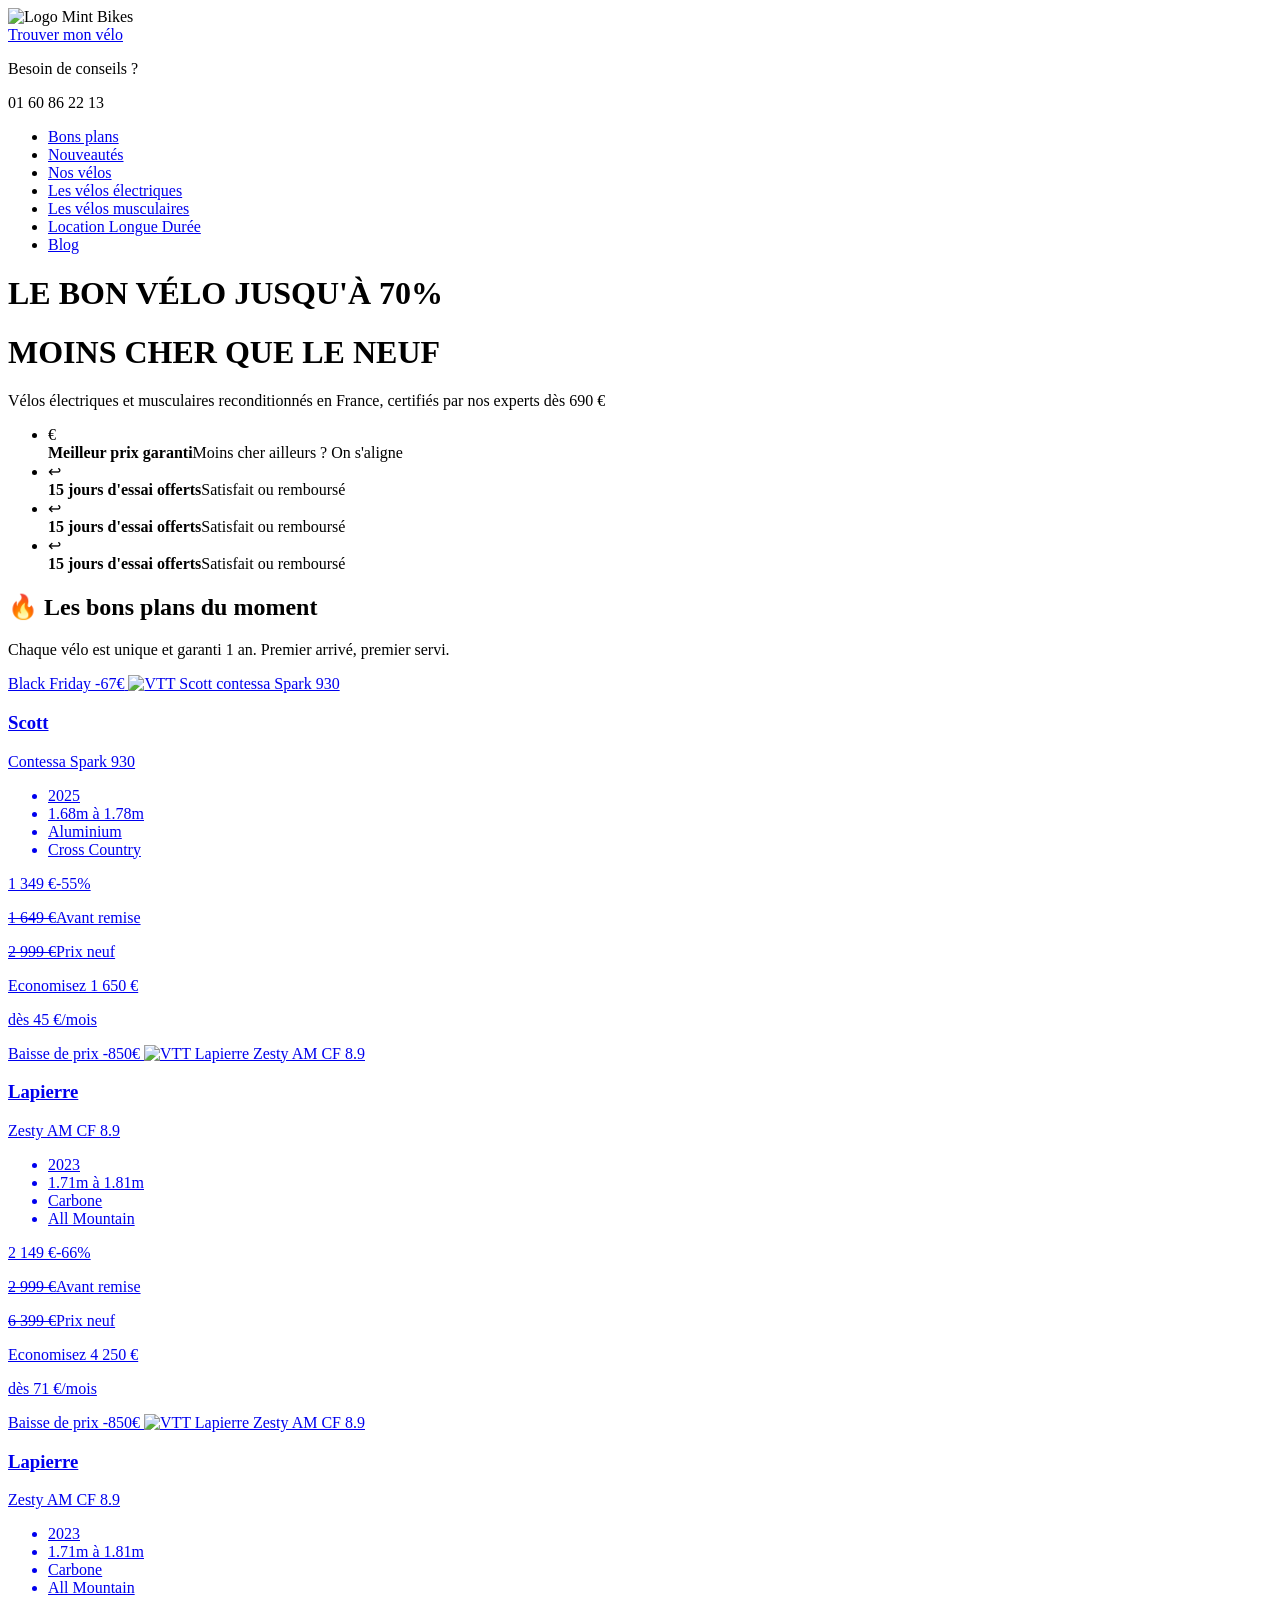
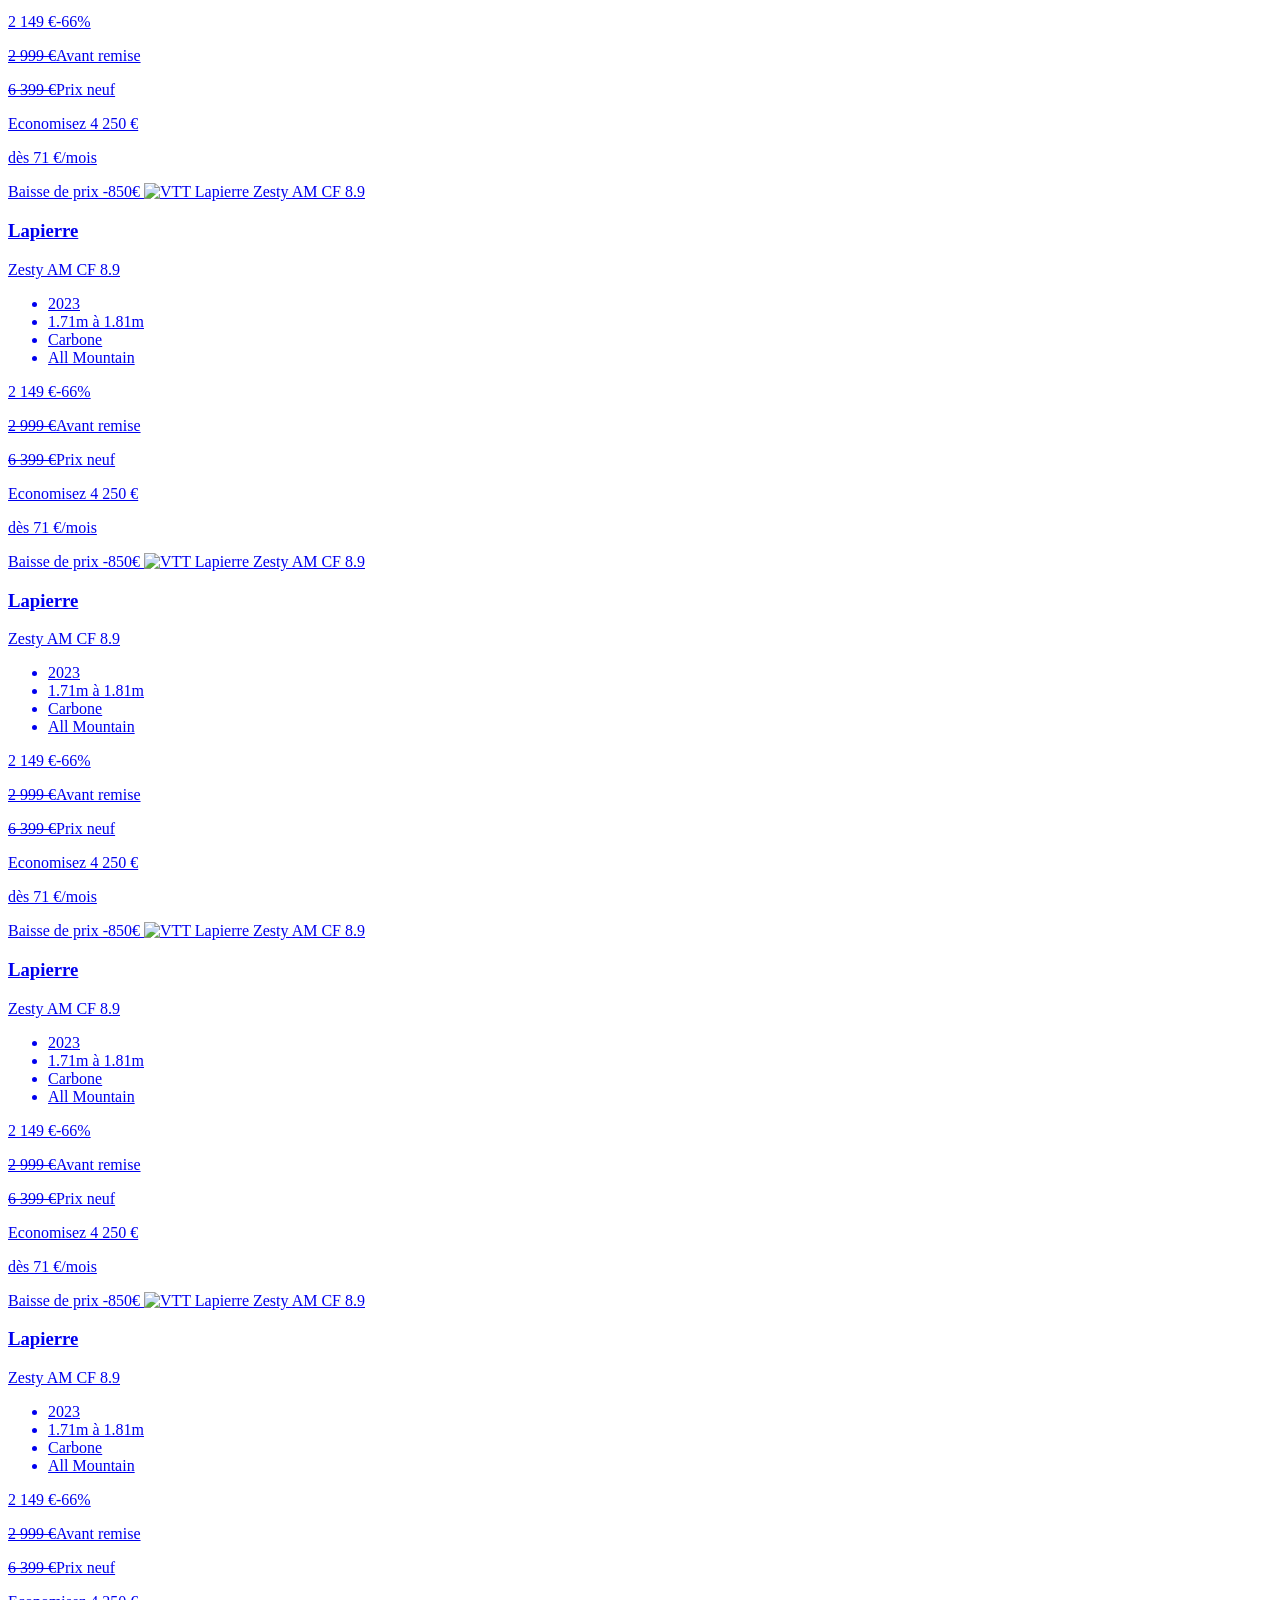
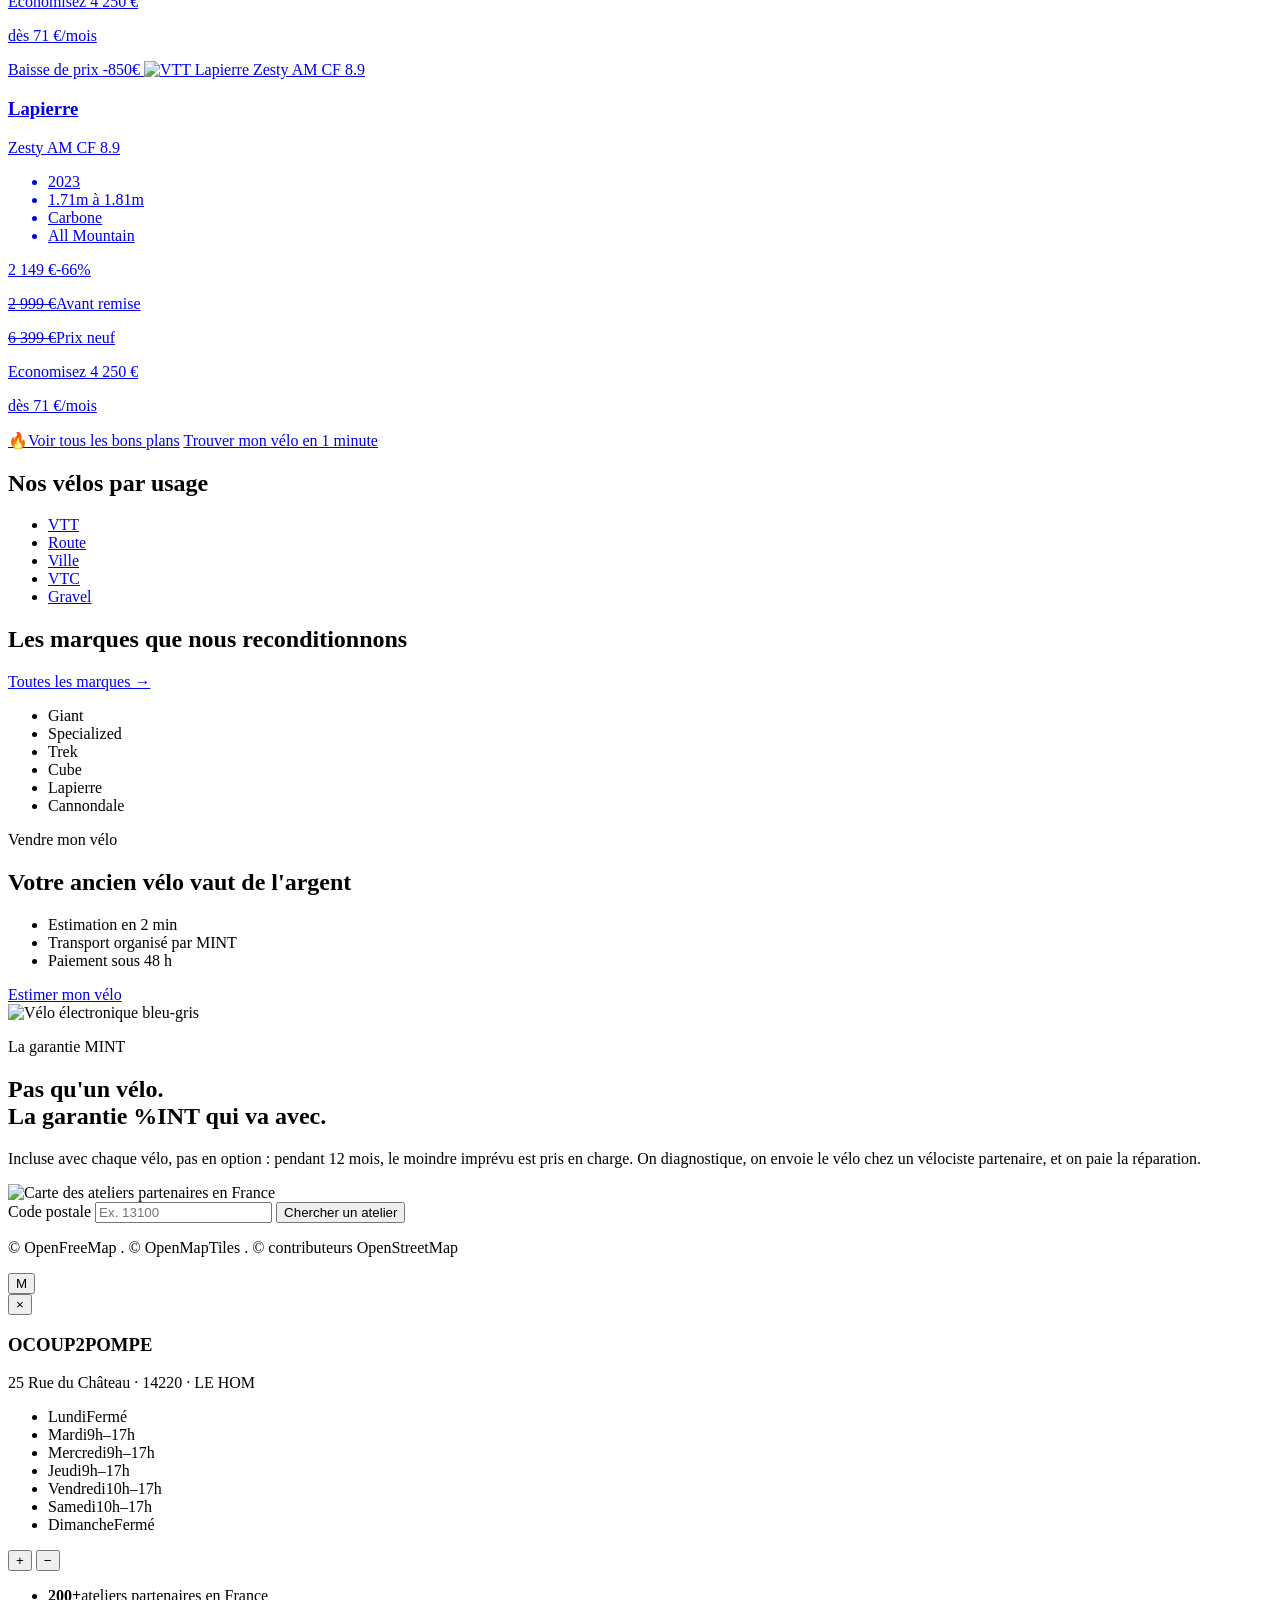
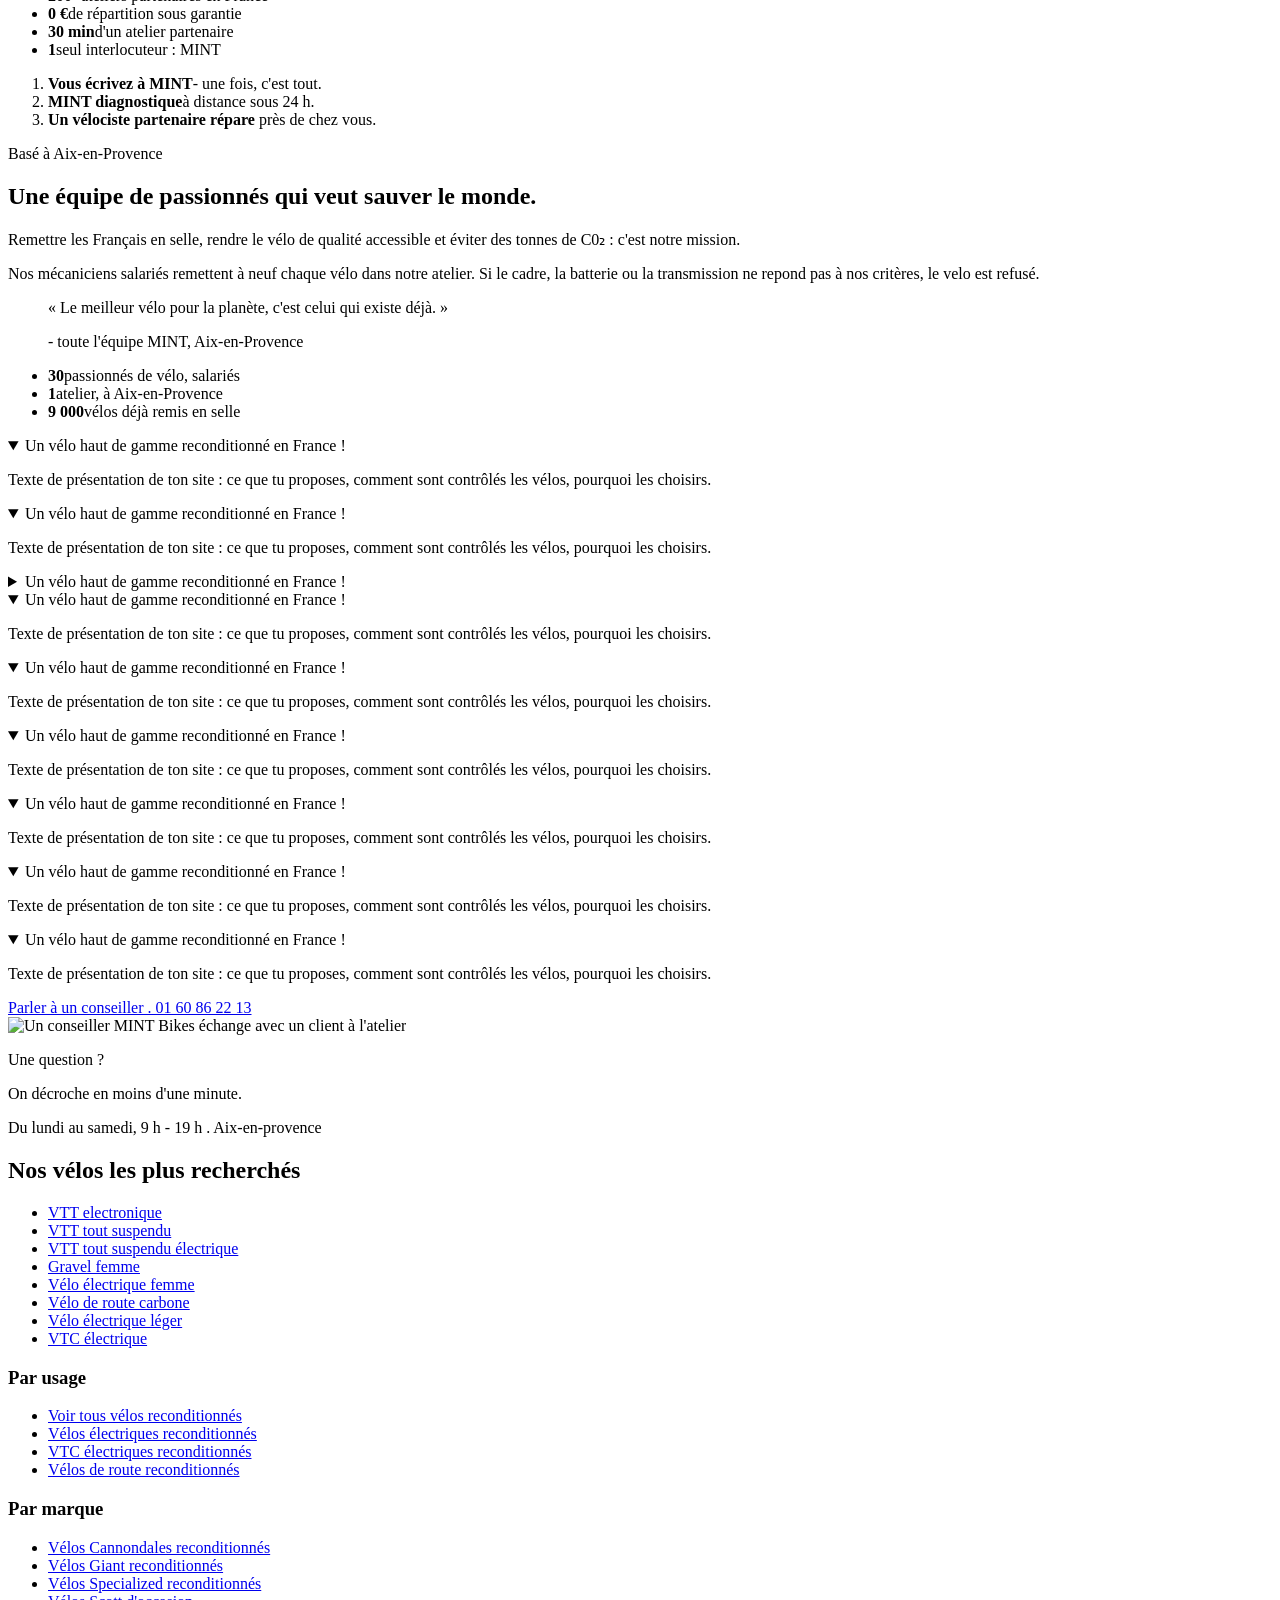
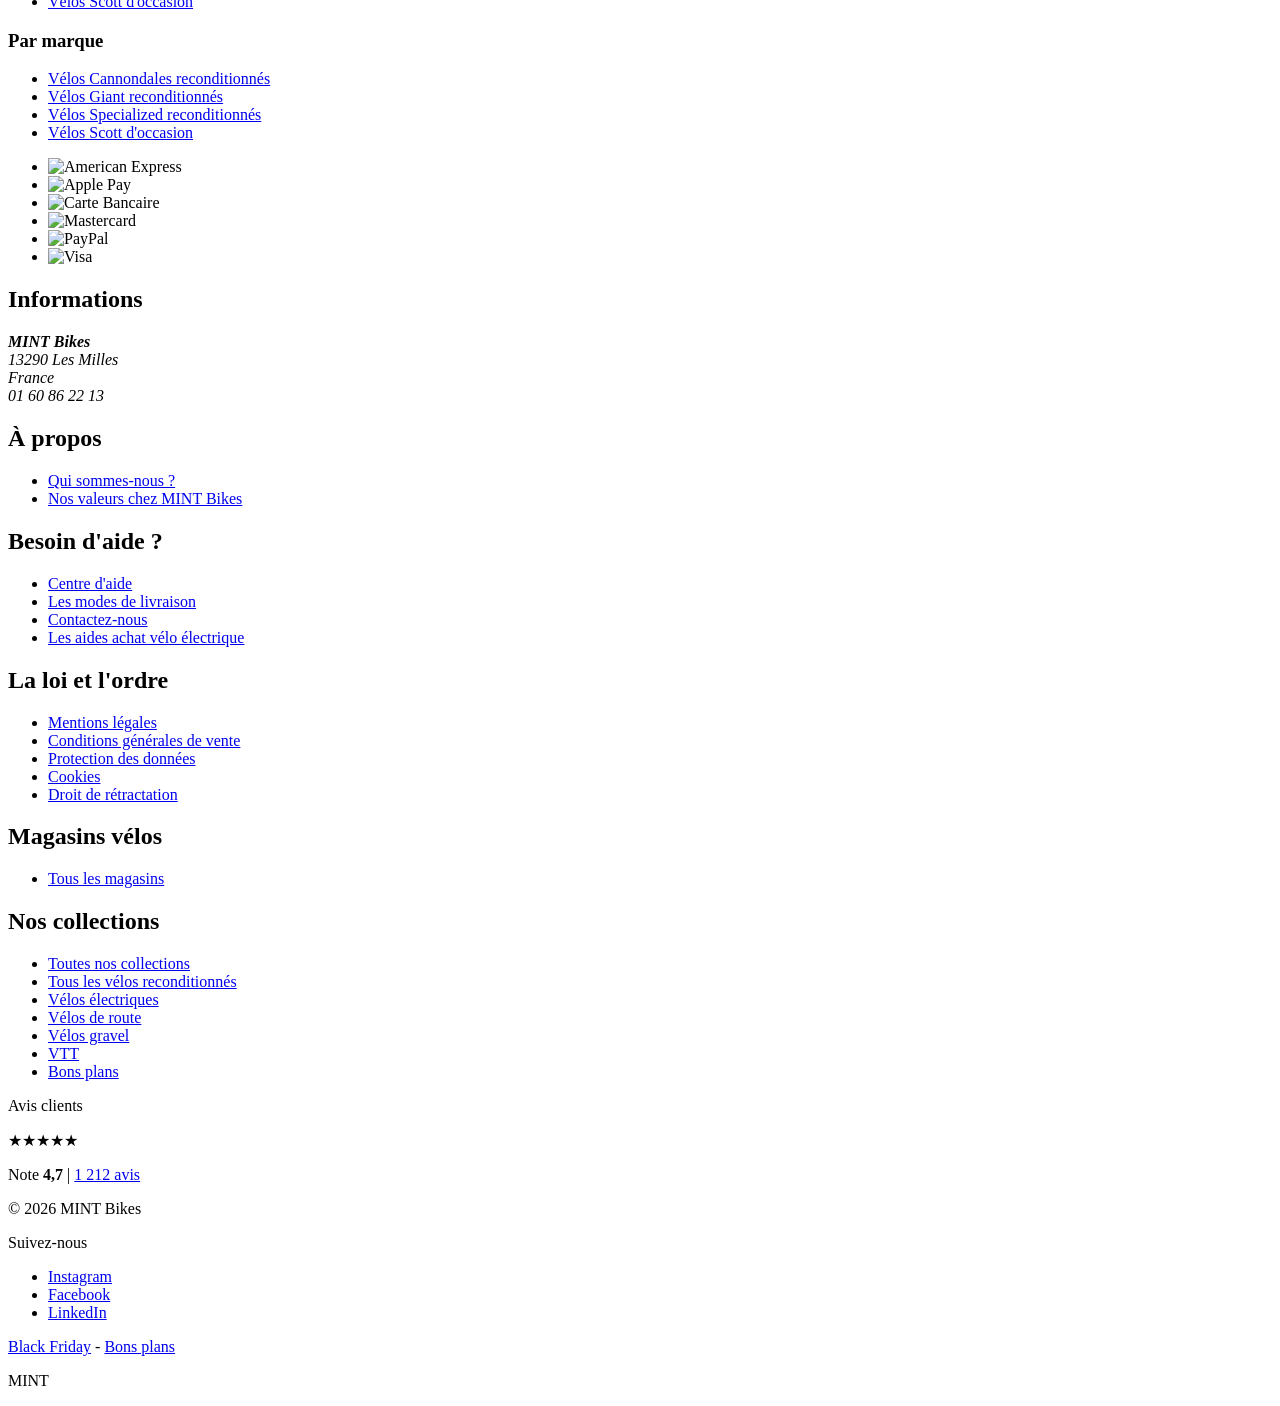
==== produits.html @ dbed4b02 "Rename HTML/produits.html to produits.html" ====
<!DOCTYPE html>
<html lang="fr">
<head>
    <meta charset="UTF-8">
    <meta name="viewport" content="width=device-width, initial-scale=1.0">
    <title>Mint Bikes - Produit</title>
    <link rel="stylesheet" href="/CSS/style.css">
</head>
<body>

    <header>
        <!--Logo button-->
        <div class="header-container">
            <img src="/ASSET/logo_mintbikes.com-03_140x.svg" width="197" height="51" alt="Logo Mint Bikes">
            
            <div class="header-right">
                <a href="produits.html">Trouver mon vélo</a>
                <div class="contact-box">
                    <p class="conseil">Besoin de conseils ?</p>
                    <div class="phone">01 60 86 22 13</div>
                </div>
            </div>
        </div>

        <!-- Hàng dưới: Menu -->
        <nav>
            <ul>
                <li><a href="produits.html">Bons plans</a></li>
                <li><a href="#">Nouveautés</a></li>
                <li><a href="#">Nos vélos</a></li>
                <li><a href="#">Les vélos électriques</a></li>
                <li><a href="#">Les vélos musculaires</a></li>
                <li><a href="#">Location Longue Durée</a></li>
                <li><a href="#">Blog</a></li>
            </ul>
        </nav>
    </header>
        <div class="banner">
            <h1> LE BON VÉLO <span class="highlight">JUSQU'À 70%</span></h1>
            <h1> MOINS CHER QUE LE NEUF</h1>
            <p>Vélos électriques et musculaires reconditionnés en France, certifiés par nos experts dès 690 €</p>
        </div>  
<main class="produits">
          <!-- 1.Bandeau d'avantages -->
          <section class="avantages">
            <ul>
              <li>
                <span class="pastille" aria-hidden="true">€</span>
                <div><strong>Meilleur prix garanti</strong><span>Moins cher ailleurs ? On s'aligne</span></div>
              </li>

              <li>
                <span class="pastille" aria-hidden="true">↩</span>
                <div><strong>15 jours d'essai offerts</strong><span>Satisfait ou remboursé</span></div>
              </li>

              <li>
                <span class="pastille" aria-hidden="true">↩</span>
                <div><strong>15 jours d'essai offerts</strong><span>Satisfait ou remboursé</span></div>
              </li>

              <li>
                <span class="pastille" aria-hidden="true">↩</span>
                <div><strong>15 jours d'essai offerts</strong><span>Satisfait ou remboursé</span></div>
              </li>
            </ul>
          </section>

          <!-- 2. les bons plans -->

          <section class="bons-plans">
            <div class="titre-ligne">
              <div>
                <h2><span aria-hidden="true">🔥</span> Les bons plans du moment</h2>
                <p class="sous-titre">Chaque vélo est unique et garanti 1 an. Premier arrivé, premier servi. </p>
              </div>

              <div class="grille-velos">
                <article class="velo">
                  <a href="#">
                    <div class="velo-image">
                      <span class="badge badge-noir">Black Friday -67€</span>
                      <img src="/ASSET/images/velo1.jpg" alt="VTT Scott contessa Spark 930">
                    </div>

                    <div class="velo-infos">
                      <h3>Scott</h3>
                      <p class="modele">Contessa Spark 930</p>
                      <ul class="specs">
                        <li>2025</li>
                        <li>1.68m à 1.78m</li>
                        <li>Aluminium</li>
                        <li>Cross Country</li>
                      </ul>

                      <div class="prix-bloc">
                        <p class="prix"><span class="montant">1 349 €</span><span calss="remise">-55%</span></p>
                        <p class="ancien"><del>1 649 €</del><span>Avant remise</span></p>
                        <p class="ancien"><del>2 999 €</del><span>Prix neuf</span></p>
                      </div>
                      <p class="economie">Economisez 1 650 €</p>
                      <p class="mensualiste">dès 45 €/mois</p>
                    </div>
                  </a>
                </article>

                <article class="velo">
                  <a href="#">
                    <div class="velo-image">
                      <span class="badge badge-jaune">Baisse de prix -850€</span>
                      <img src="/ASSET/images/velo2.jpg" alt="VTT Lapierre Zesty AM CF 8.9">
                    </div>

                    <div class="velo-infos">
                      <h3>Lapierre</h3>
                      <p class="modele">Zesty AM CF 8.9</p>
                      <ul class="specs">
                        <li>2023</li>
                        <li>1.71m à 1.81m</li>
                        <li>Carbone</li>
                        <li>All Mountain</li>
                      </ul>

                      <div class="prix-bloc">
                        <p class="prix"><span class="montant">2 149 €</span><span class="remise">-66%</span></p>
                        <p class="ancien"><del>2 999 €</del><span>Avant remise</span></p>
                        <p calss="ancien"><del>6 399 €</del><span>Prix neuf</span></p>
                      </div>
                      <p class="economie">Economisez 4 250 €</p>
                      <p class="mensualiste">dès 71 €/mois</p>
                    </div>
                  </a>
                </article>

                <article class="velo">
                  <a href="#">
                    <div class="velo-image">
                      <span class="badge badge-jaune">Baisse de prix -850€</span>
                      <img src="/ASSET/images/velo3.jpg" alt="VTT Lapierre Zesty AM CF 8.9">
                    </div>

                    <div class="velo-infos">
                      <h3>Lapierre</h3>
                      <p class="modele">Zesty AM CF 8.9</p>
                      <ul class="specs">
                        <li>2023</li>
                        <li>1.71m à 1.81m</li>
                        <li>Carbone</li>
                        <li>All Mountain</li>
                      </ul>

                      <div class="prix-bloc">
                        <p class="prix"><span class="montant">2 149 €</span><span class="remise">-66%</span></p>
                        <p class="ancien"><del>2 999 €</del><span>Avant remise</span></p>
                        <p calss="ancien"><del>6 399 €</del><span>Prix neuf</span></p>
                      </div>
                      <p class="economie">Economisez 4 250 €</p>
                      <p class="mensualiste">dès 71 €/mois</p>
                    </div>
                  </a>
                </article>

                <article class="velo">
                  <a href="#">
                    <div class="velo-image">
                      <span class="badge badge-jaune">Baisse de prix -850€</span>
                      <img src="/ASSET/images/velo4.jpg" alt="VTT Lapierre Zesty AM CF 8.9">
                    </div>

                    <div class="velo-infos">
                      <h3>Lapierre</h3>
                      <p class="modele">Zesty AM CF 8.9</p>
                      <ul class="specs">
                        <li>2023</li>
                        <li>1.71m à 1.81m</li>
                        <li>Carbone</li>
                        <li>All Mountain</li>
                      </ul>

                      <div class="prix-bloc">
                        <p class="prix"><span class="montant">2 149 €</span><span class="remise">-66%</span></p>
                        <p class="ancien"><del>2 999 €</del><span>Avant remise</span></p>
                        <p calss="ancien"><del>6 399 €</del><span>Prix neuf</span></p>
                      </div>
                      <p class="economie">Economisez 4 250 €</p>
                      <p class="mensualiste">dès 71 €/mois</p>
                    </div>
                  </a>
                </article>

                <article class="velo">
                  <a href="#">
                    <div class="velo-image">
                      <span class="badge badge-jaune">Baisse de prix -850€</span>
                      <img src="/ASSET/images/velo5.jpg" alt="VTT Lapierre Zesty AM CF 8.9">
                    </div>

                    <div class="velo-infos">
                      <h3>Lapierre</h3>
                      <p class="modele">Zesty AM CF 8.9</p>
                      <ul class="specs">
                        <li>2023</li>
                        <li>1.71m à 1.81m</li>
                        <li>Carbone</li>
                        <li>All Mountain</li>
                      </ul>

                      <div class="prix-bloc">
                        <p class="prix"><span class="montant">2 149 €</span><span class="remise">-66%</span></p>
                        <p class="ancien"><del>2 999 €</del><span>Avant remise</span></p>
                        <p calss="ancien"><del>6 399 €</del><span>Prix neuf</span></p>
                      </div>
                      <p class="economie">Economisez 4 250 €</p>
                      <p class="mensualiste">dès 71 €/mois</p>
                    </div>
                  </a>
                </article>

                <article class="velo">
                  <a href="#">
                    <div class="velo-image">
                      <span class="badge badge-jaune">Baisse de prix -850€</span>
                      <img src="/ASSET/images/velo6.jpg" alt="VTT Lapierre Zesty AM CF 8.9">
                    </div>

                    <div class="velo-infos">
                      <h3>Lapierre</h3>
                      <p class="modele">Zesty AM CF 8.9</p>
                      <ul class="specs">
                        <li>2023</li>
                        <li>1.71m à 1.81m</li>
                        <li>Carbone</li>
                        <li>All Mountain</li>
                      </ul>

                      <div class="prix-bloc">
                        <p class="prix"><span class="montant">2 149 €</span><span class="remise">-66%</span></p>
                        <p class="ancien"><del>2 999 €</del><span>Avant remise</span></p>
                        <p calss="ancien"><del>6 399 €</del><span>Prix neuf</span></p>
                      </div>
                      <p class="economie">Economisez 4 250 €</p>
                      <p class="mensualiste">dès 71 €/mois</p>
                    </div>
                  </a>
                </article>

                <article class="velo">
                  <a href="#">
                    <div class="velo-image">
                      <span class="badge badge-jaune">Baisse de prix -850€</span>
                      <img src="/ASSET/images/velo7.jpg" alt="VTT Lapierre Zesty AM CF 8.9">
                    </div>

                    <div class="velo-infos">
                      <h3>Lapierre</h3>
                      <p class="modele">Zesty AM CF 8.9</p>
                      <ul class="specs">
                        <li>2023</li>
                        <li>1.71m à 1.81m</li>
                        <li>Carbone</li>
                        <li>All Mountain</li>
                      </ul>

                      <div class="prix-bloc">
                        <p class="prix"><span class="montant">2 149 €</span><span class="remise">-66%</span></p>
                        <p class="ancien"><del>2 999 €</del><span>Avant remise</span></p>
                        <p calss="ancien"><del>6 399 €</del><span>Prix neuf</span></p>
                      </div>
                      <p class="economie">Economisez 4 250 €</p>
                      <p class="mensualiste">dès 71 €/mois</p>
                    </div>
                  </a>
                </article>

                <article class="velo">
                  <a href="#">
                    <div class="velo-image">
                      <span class="badge badge-jaune">Baisse de prix -850€</span>
                      <img src="/ASSET/images/velo8.jpg" alt="VTT Lapierre Zesty AM CF 8.9">
                    </div>

                    <div class="velo-infos">
                      <h3>Lapierre</h3>
                      <p class="modele">Zesty AM CF 8.9</p>
                      <ul class="specs">
                        <li>2023</li>
                        <li>1.71m à 1.81m</li>
                        <li>Carbone</li>
                        <li>All Mountain</li>
                      </ul>

                      <div class="prix-bloc">
                        <p class="prix"><span class="montant">2 149 €</span><span class="remise">-66%</span></p>
                        <p class="ancien"><del>2 999 €</del><span>Avant remise</span></p>
                        <p calss="ancien"><del>6 399 €</del><span>Prix neuf</span></p>
                      </div>
                      <p class="economie">Economisez 4 250 €</p>
                      <p class="mensualiste">dès 71 €/mois</p>
                    </div>
                  </a>
                </article>
              </div>

            </div>

            <div class="action-doubles">
                <a class="bouton-noir" href="#" ><span aria-hidden="true">🔥</span>Voir tous les bons plans</a>
                <a class="bouton-contour" href="produits.html" >Trouver mon vélo en 1 minute</a>
            </div>
        </section>

        <!-- 3.velos par usage -->

        <section class="usages">
            <h2>Nos vélos par usage</h2>
            <ul class="usages-liste">
            <li><a href="#"><img src="/ASSET/images/usage-vtt.jpg" alt=""><span>VTT</span></a></li>
            <li><a href="#"><img src="/ASSET/images/usage-route.jpg" alt=""><span>Route</span></a></li>
            <li><a href="#"><img src="/ASSET/images/usage-ville.jpg" alt=""><span>Ville</span></a></li>
            <li><a href="#"><img src="/ASSET/images/usage-vtc.jpg" alt=""><span>VTC</span></a></li>
            <li><a href="#"><img src="/ASSET/images/usage-gravel.jpg" alt=""><span>Gravel</span></a></li>
            </ul>
        </section>

        <!-- 4.marques -->

        <section class="marques">
            <div class="titre-ligne">
            <h2>Les marques que nous reconditionnons</h2>
            <a class="lien-souligne" href="#" >Toutes les marques →</a>
            </div>

            <ul class="marques-liste">
            <li>Giant</li>
            <li>Specialized</li>
            <li>Trek</li>
            <li>Cube</li>
            <li>Lapierre</li>
            <li>Cannondale</li>
            </ul>
        </section>


        <!-- 5vendre mon velo -->

        <section class="vendre">
            <div>
            <p class="surtitre">Vendre mon vélo</p>
            <h2>Votre ancien vélo vaut de l'argent</h2>
            <ul class="coches">
                <li>Estimation en 2 min</li>
                <li>Transport organisé par MINT </li>
                <li>Paiement sous 48 h</li>
            </ul>
            <a class="bouton-vert" href="#" >Estimer mon vélo</a>
            </div>
            <img src="/ASSET/images/velo-vendre.jpg" alt="Vélo électronique bleu-gris">
        </section>


        <!-- 6. La garantie -->

        <section class="garantie">
            <p class="surtitre-vert">La garantie MINT</p>
            <h2>Pas qu'un vélo.<br>La garantie %INT qui va avec.</h2>
            <p class="intro">Incluse avec chaque vélo, pas en option : pendant 12 mois, le moindre imprévu est pris en charge. On diagnostique, on envoie le vélo chez un vélociste partenaire, et on paie la réparation.</p>

            <div class="garantie-grille">
            <div class="zone-carte">
                <img src="/ASSET/images/carte-ateliers (1).jpg" alt="Carte des ateliers partenaires en France ">
                <form class="recherche-atelier" action="#" method="get">
                <label for="cp" class="sr-only">Code postale</label>
                <input type="text" id="cp" name="cp" placeholder="Ex. 13100" inputmode="numeric">
                <button type="submit">Chercher un atelier</button>
                </form>
                <p class="credit">&copy; OpenFreeMap . &copy; OpenMapTiles . &copy; contributeurs OpenStreetMap</p>
            </div>

            <!-- Un repère = un bouton + son infobulle. Duplique ce bloc pour chaque atelier -->
        <div class="repere ouvert" style="left: 40.3%; top: 25.3%;"></div>
        <button type="button" class="marqueur" aria-expanded="true" aria-label="Atelier OCOUP2POMPE">M</button>

        <div class="popup-atelier">
            <button type="button" class="popup-fermer" aria-label="Fermer">×</button>
            <h3>OCOUP2POMPE</h3>
            <p class="adresse">25 Rue du Château · 14220 · LE HOM</p>
            <ul class="horaires">
                <li><span>Lundi</span><span>Fermé</span></li>
                <li><span>Mardi</span><span>9h–17h</span></li>
                <li><span>Mercredi</span><span>9h–17h</span></li>
                <li><span>Jeudi</span><span>9h–17h</span></li>
                <li><span>Vendredi</span><span>10h–17h</span></li>
                <li class="aujourdhui" aria-current="date"><span>Samedi</span><span>10h–17h</span></li>
                <li><span>Dimanche</span><span>Fermé</span></li>
            </ul>
        </div>
    </div>

    <!-- Boutons de zoom -->
    <div class="zoom">
        <button type="button" aria-label="Zoom avant">+</button>
        <button type="button" aria-label="Zoom arrière">−</button>
    </div>
</div>

            <div>
            <ul class="chiffres">
                <li><strong>200+</strong><span>ateliers partenaires en France</span></li>
                <li><strong>0 €</strong><span>de répartition sous garantie</span></li>
                <li><strong>30 min</strong><span>d'un atelier partenaire</span></li>
                <li><strong>1</strong><span>seul interlocuteur : MINT</span></li>
            </ul>

            <ol class="etapes">
                <li><span><strong>Vous écrivez à MINT</strong>- une fois, c'est tout. </span></li>
                <li><span><strong>MINT diagnostique</strong>à distance sous 24 h.</span></li>
                <li><span><strong>Un vélociste partenaire répare</strong> près de chez vous.</span></li>
            </ol>
            </div>
            </div>
        </section>

        <!-- 7. Léquipe -->

        <section class="equipe">
            <div class="equipe-texte">
            <p class="surtitre-clair">Basé à Aix-en-Provence</p>
            <h2>Une équipe de passionnés qui veut sauver le monde.</h2>
            <p>Remettre les Français en selle, rendre le vélo de qualité accessible et éviter des tonnes de C0₂ : c'est notre mission.</p>
            <p>Nos mécaniciens salariés remettent à neuf chaque vélo dans notre atelier. Si le cadre, la batterie ou la transmission ne repond pas à nos critères, le velo est refusé.</p>
            <blockquote>
                <p>« Le meilleur vélo pour la planète, c'est celui qui existe déjà. »</p>
                <p class="auteur">- toute l'équipe MINT, Aix-en-Provence</p>
            </blockquote>

            <ul class="equipe-chiffres">
                <li><strong>30</strong><span>passionnés de vélo, salariés</span></li>
                <li><strong>1</strong><span>atelier, à Aix-en-Provence</span></li>
                <li><strong>9 000</strong><span>vélos déjà remis en selle</span></li>
            </ul>
            </div>
        </section>

        <!-- 8.Conseils (accordéon) + carte contact -->

        <section class="conseils">
            <div class="accordeon">
            <details open>
                <summary>Un vélo haut de gamme reconditionné en France !</summary>
                <p>Texte de présentation de ton site : ce que tu proposes, comment sont contrôlés les vélos, pourquoi les choisirs.</p>
            </details>

            <details open>
                <summary>Un vélo haut de gamme reconditionné en France !</summary>
                <p>Texte de présentation de ton site : ce que tu proposes, comment sont contrôlés les vélos, pourquoi les choisirs.</p>
            </details>

            <details>
                <summary>Un vélo haut de gamme reconditionné en France !</summary>
                <p>Texte de présentation de ton site : ce que tu proposes, comment sont contrôlés les vélos, pourquoi les choisirs.</p>
            </details>

            <details open>
                <summary>Un vélo haut de gamme reconditionné en France !</summary>
                <p>Texte de présentation de ton site : ce que tu proposes, comment sont contrôlés les vélos, pourquoi les choisirs.</p>
            </details>

            <details open>
                <summary>Un vélo haut de gamme reconditionné en France !</summary>
                <p>Texte de présentation de ton site : ce que tu proposes, comment sont contrôlés les vélos, pourquoi les choisirs.</p>
            </details>

            <details open>
                <summary>Un vélo haut de gamme reconditionné en France !</summary>
                <p>Texte de présentation de ton site : ce que tu proposes, comment sont contrôlés les vélos, pourquoi les choisirs.</p>
            </details>

            <details open>
                <summary>Un vélo haut de gamme reconditionné en France !</summary>
                <p>Texte de présentation de ton site : ce que tu proposes, comment sont contrôlés les vélos, pourquoi les choisirs.</p>
            </details>

            <details open>
                <summary>Un vélo haut de gamme reconditionné en France !</summary>
                <p>Texte de présentation de ton site : ce que tu proposes, comment sont contrôlés les vélos, pourquoi les choisirs.</p>
            </details>

            <details open>
                <summary>Un vélo haut de gamme reconditionné en France !</summary>
                <p>Texte de présentation de ton site : ce que tu proposes, comment sont contrôlés les vélos, pourquoi les choisirs.</p>
            </details>

            <a class="bouton-vert" href="tel:+33160862213" >Parler à un conseiller . 01 60 86 22 13</a>
            </div>

            <aside class="carte-contact">
            <img src="/ASSET/images/atelier.jpg" alt="Un conseiller MINT Bikes échange avec un client à l'atelier">
            <div class="carte-contact-texte">
                <p class="surtitre claire">Une question ?</p>
                <p class="carte-titre">On décroche en moins d'une minute.</p>
                <p>Du lundi au samedi, 9 h - 19 h . Aix-en-provence</p>
            </div>
            </aside>
        </section>

        <!-- 9. Recherches -->

        <section class="recherches">
            <h2>Nos vélos les plus recherchés</h2>
            <ul class="pastilles">
            <li><a href="#">VTT electronique</a></li>
            <li><a href="#">VTT tout suspendu</a></li>
            <li><a href="#">VTT tout suspendu électrique</a></li>
            <li><a href="#">Gravel femme</a></li>
            <li><a href="#">Vélo électrique femme</a></li>
            <li><a href="#">Vélo de route carbone</a></li>
            <li><a href="#">Vélo électrique léger</a></li>
            <li><a href="#">VTC électrique</a></li>
            </ul>

            <div class="liens-colonnes">
            <div>
                <h3>Par usage</h3>
                <ul>
                <li><a href="#">Voir tous vélos reconditionnés</a></li>
                <li><a href="#">Vélos électriques reconditionnés</a></li>
                <li><a href="#">VTC électriques reconditionnés</a></li>
                <li><a href="#">Vélos de route reconditionnés</a></li>
                </ul>
            </div>
            <div>
                <h3>Par marque</h3>
                <ul>
                <li><a href="#">Vélos Cannondales reconditionnés</a></li>
                <li><a href="#">Vélos Giant reconditionnés</a></li>
                <li><a href="#">Vélos Specialized reconditionnés</a></li>
                <li><a href="#">Vélos Scott d'occasion</a></li>
                </ul>
            </div>
            <div>
                <h3>Par marque</h3>
                <ul>
                <li><a href="#">Vélos Cannondales reconditionnés</a></li>
                <li><a href="#">Vélos Giant reconditionnés</a></li>
                <li><a href="#">Vélos Specialized reconditionnés</a></li>
                <li><a href="#">Vélos Scott d'occasion</a></li>
                </ul>
            </div>
            </div>
        </section>

        </main>

        <footer class="pied-mint">
        <div class="pied-contenu">

            <ul class="paiements" aria-label="Moyens de paiement acceptés">
                <li><img src="/ASSET/images/amex.svg" alt="American Express"></li>
                <li><img src="/ASSET/images/apple-pay.svg" alt="Apple Pay"></li>
                <li><img src="/ASSET/images/cb.svg" alt="Carte Bancaire"></li>
                <li><img src="/ASSET/images/mastercard.svg" alt="Mastercard"></li>
                <li><img src="/ASSET/images/paypal.svg" alt="PayPal"></li>
                <li><img src="/ASSET/images/visa.svg" alt="Visa"></li>
        </ul>

            <div class="pied-colonnes">
                <div>
                    <h2>Informations</h2>
                    <address>
                        <strong>MINT Bikes</strong><br>
                        13290 Les Milles<br>
                        France<br>
                        01 60 86 22 13
                    </address>
                </div>
                <div>
                    <h2>À propos</h2>
                    <ul>
                        <li><a href="#">Qui sommes-nous ?</a></li>
                        <li><a href="#">Nos valeurs chez MINT Bikes</a></li>
                    </ul>
                </div>
                <div>
                    <h2>Besoin d'aide ?</h2>
                    <ul>
                        <li><a href="#">Centre d'aide</a></li>
                        <li><a href="#">Les modes de livraison</a></li>
                        <li><a href="#">Contactez-nous</a></li>
                        <li><a href="#">Les aides achat vélo électrique</a></li>
                    </ul>
                </div>
                <div>
                    <h2>La loi et l'ordre</h2>
                    <ul>
                        <li><a href="#">Mentions légales</a></li>
                        <li><a href="#">Conditions générales de vente</a></li>
                        <li><a href="#">Protection des données</a></li>
                        <li><a href="#">Cookies</a></li>
                        <li><a href="#">Droit de rétractation</a></li>
                    </ul>
                </div>
                <div>
                    <h2>Magasins vélos</h2>
                    <ul>
                        <li><a href="#">Tous les magasins</a></li>
                    </ul>
                </div>
                <div>
                    <h2>Nos collections</h2>
                    <ul>
                        <li><a href="#">Toutes nos collections</a></li>
                        <li><a href="#">Tous les vélos reconditionnés</a></li>
                        <li><a href="#">Vélos électriques</a></li>
                        <li><a href="#">Vélos de route</a></li>
                        <li><a href="#">Vélos gravel</a></li>
                        <li><a href="#">VTT</a></li>
                        <li><a href="#">Bons plans</a></li>
                    </ul>
                </div>
            </div>

            <div class="avis">
                <p class="avis-marque">Avis clients</p>
                <p class="etoiles" aria-label="Note de 4,7 sur 5">★★★★★</p>
                <p>Note <strong>4,7</strong> | <a href="#">1 212 avis</a></p>
            </div>

            <p class="copyright">© 2026 MINT Bikes</p>

            <div class="suivez-nous">
                <p>Suivez-nous</p>
                <ul class="reseaux">
                    <li><a href="#">Instagram</a></li>
                    <li><a href="#">Facebook</a></li>
                    <li><a href="#">LinkedIn</a></li>
                </ul>
            </div>

            <p class="pied-liens"><a href="#">Black Friday</a> - <a href="#">Bons plans</a></p>

            <p class="filigrane" aria-hidden="true">MINT</p>
        </div>
    </footer>
    <!-- <footer>
    <div class="footer-container">
    <p>Informations</p>
    <ul>
        <li><a href="#">MINT Bikes</a></li>
        <li><a href="#">13290 Les Milles</a></li>
        <li><a href="#">France</a></li>
        <li><a href="#">04 84 98 00 28</a></li>
    </ul>
    </div>
    <div class="footer-container">
    <p>À Propos</p>
    <ul>
        <li><a href="#">Qui sommes nous ?</a></li>
        <li><a href="#">Nos valeurs chez MINT Bikes</a></li>
    </ul>
    </div>
    <div class="footer-container">
    <p>Besoin D'aide?</p>
    <ul>
        <li><a href="#">Centre d'Aide</a></li>
        <li><a href="#">Devenir partenaire et expert MINT Bikes</a></li>
        <li><a href="#">Les modes de livraison</a></li>
        <li><a href="#">Contactez-nous</a></li>
        <li><a href="#">Les aides achat vélo électrique</a></li>
    </ul>
    </div>
    <div class="footer-container">
    <p>La Loi Et L'ordre</p>
    <ul>
        <li><a href="#">Mentions légales</a></li>
        <li><a href="#">Conditions générales de vente</a></li>
        <li><a href="#">Conditions générales de reprise</a></li>
        <li><a href="#">Paiement 100% sécurisé</a></li>
        <li><a href="#">Votre vélo garanti par MINT Bikes</a></li>
    </ul>
    </div>
    
    </footer>           -->
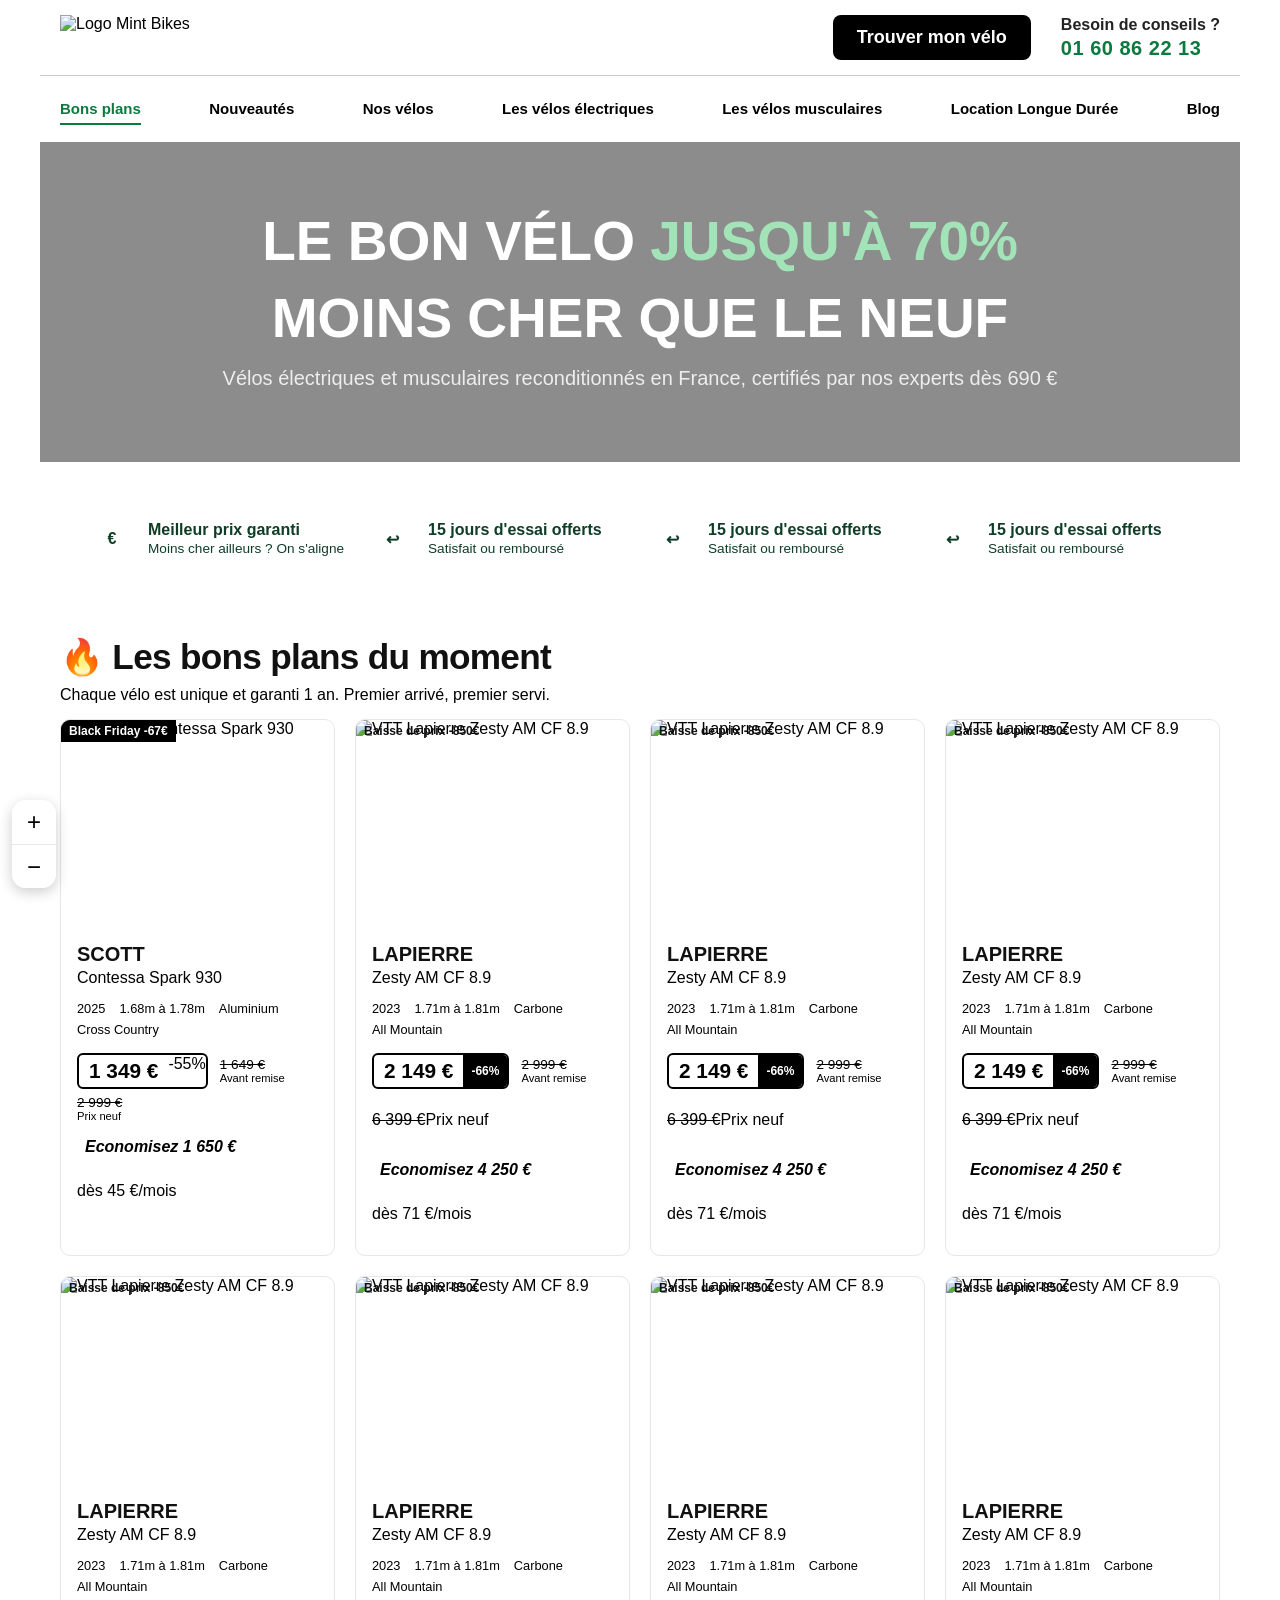
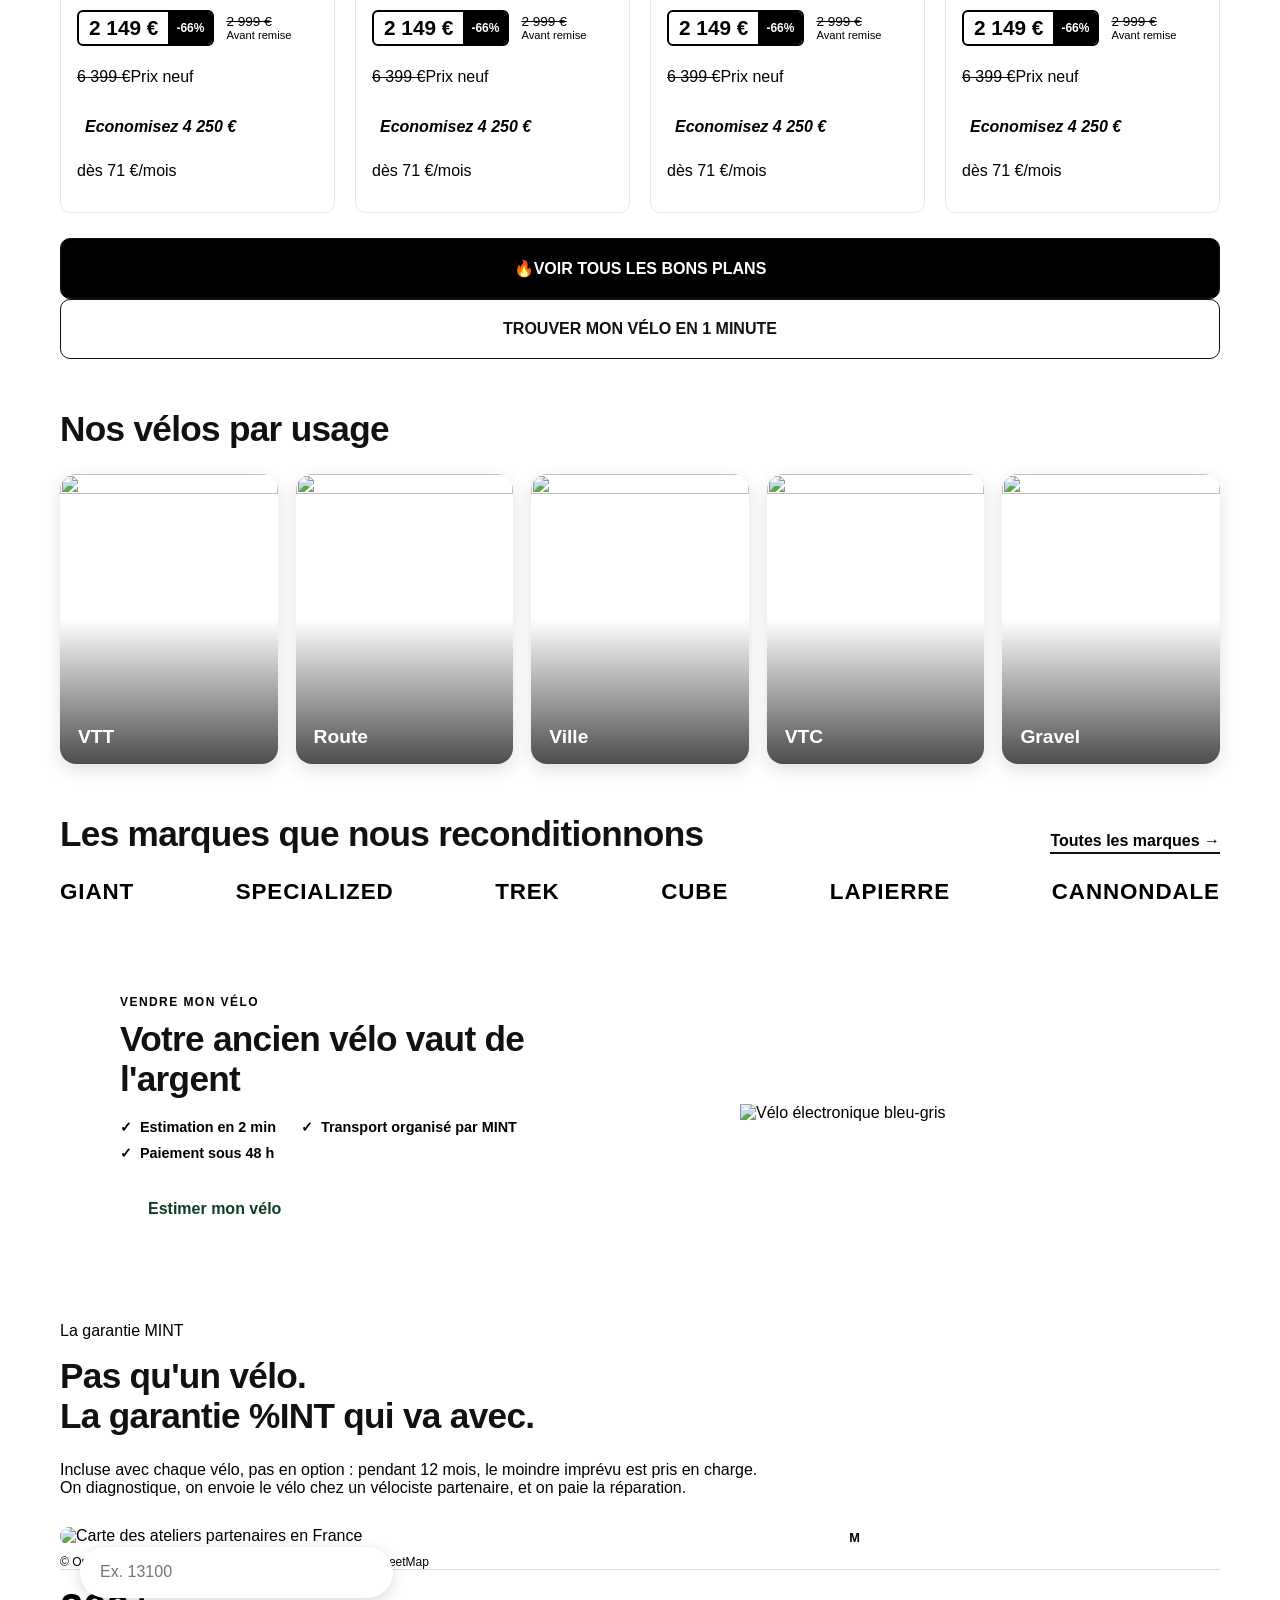
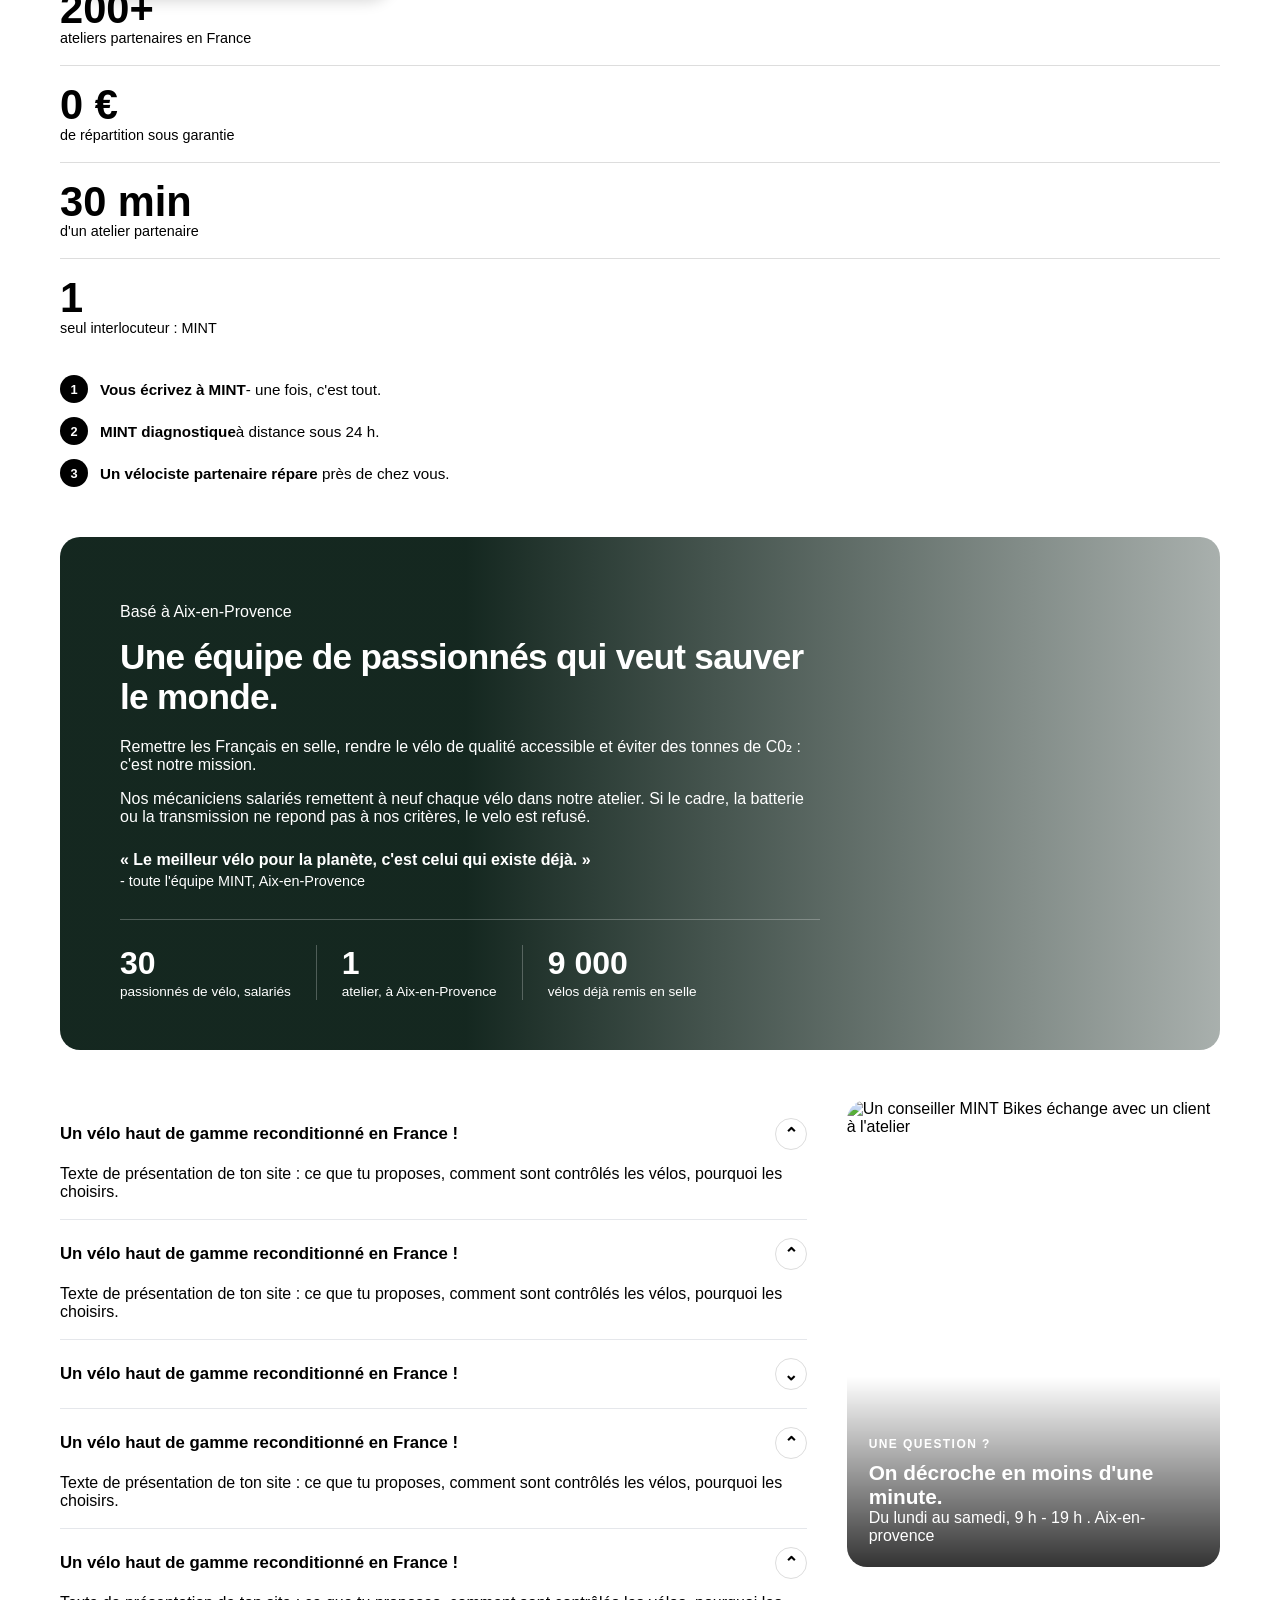
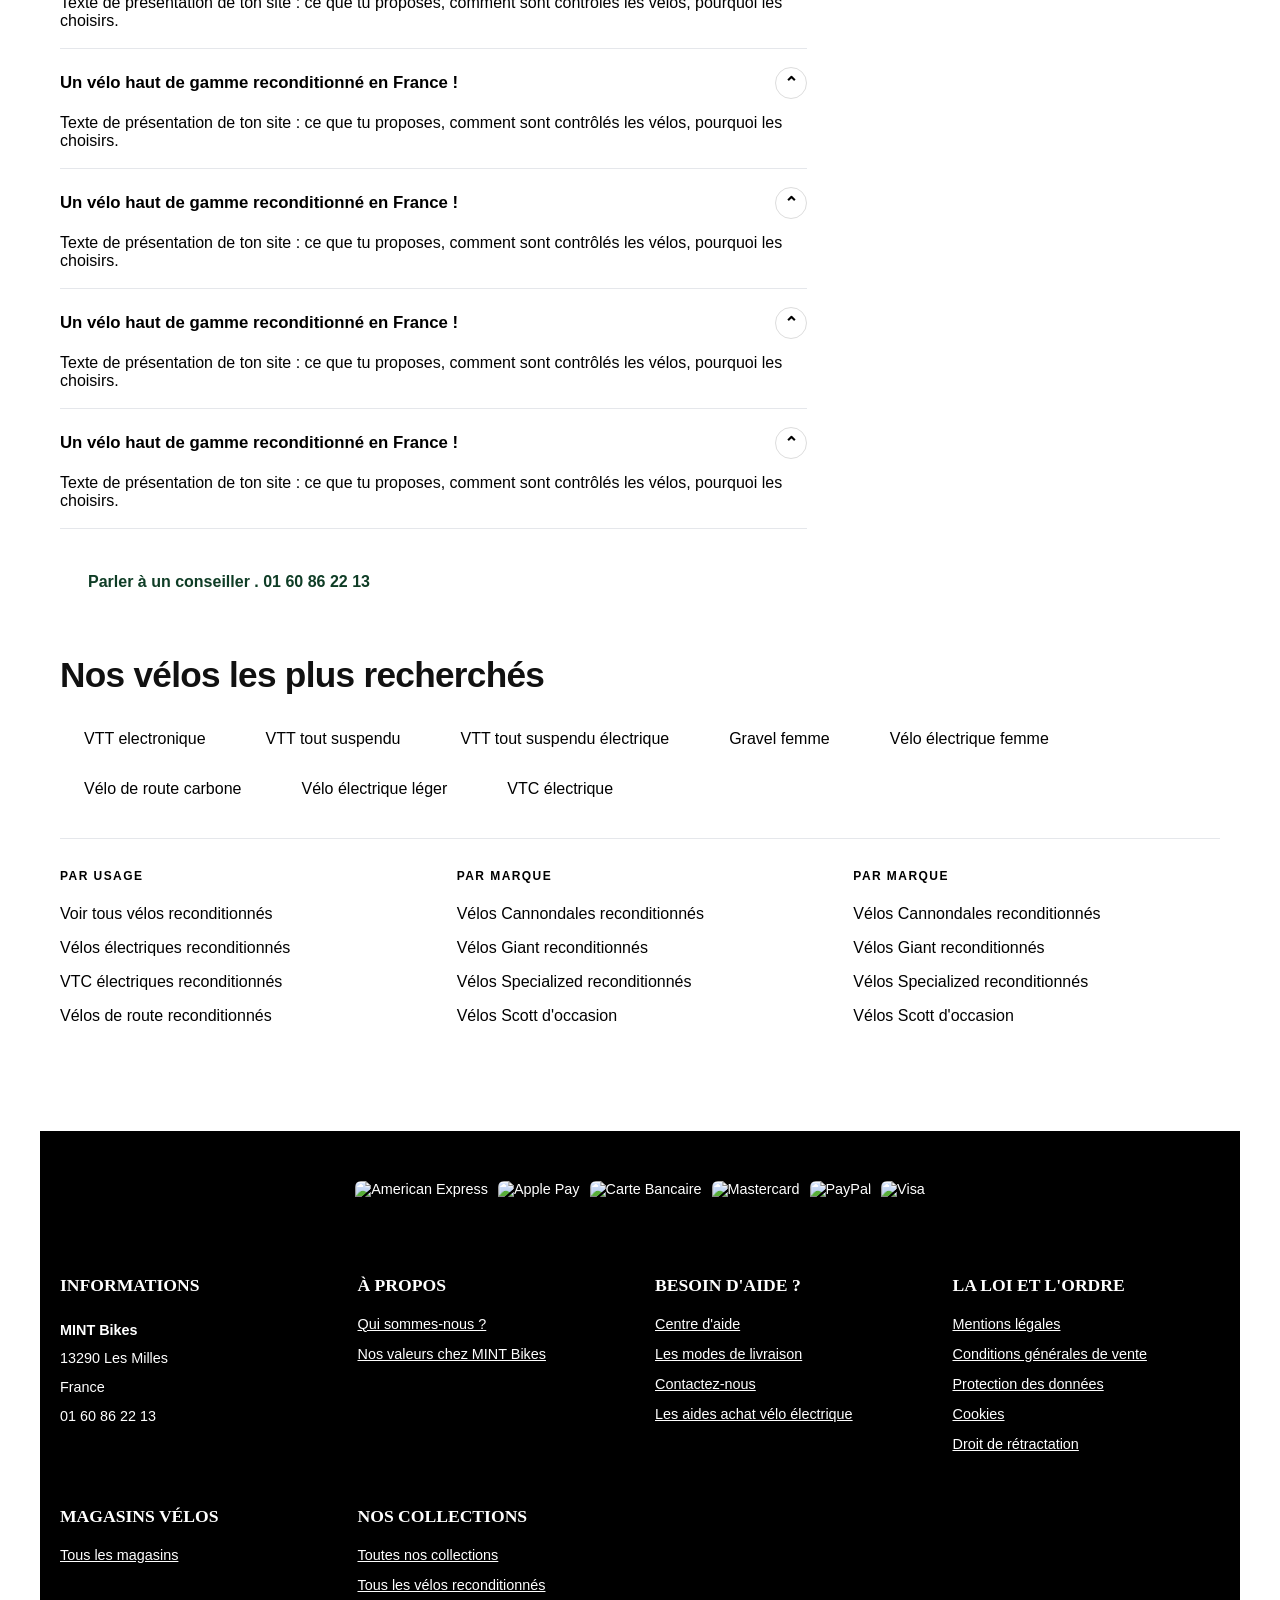
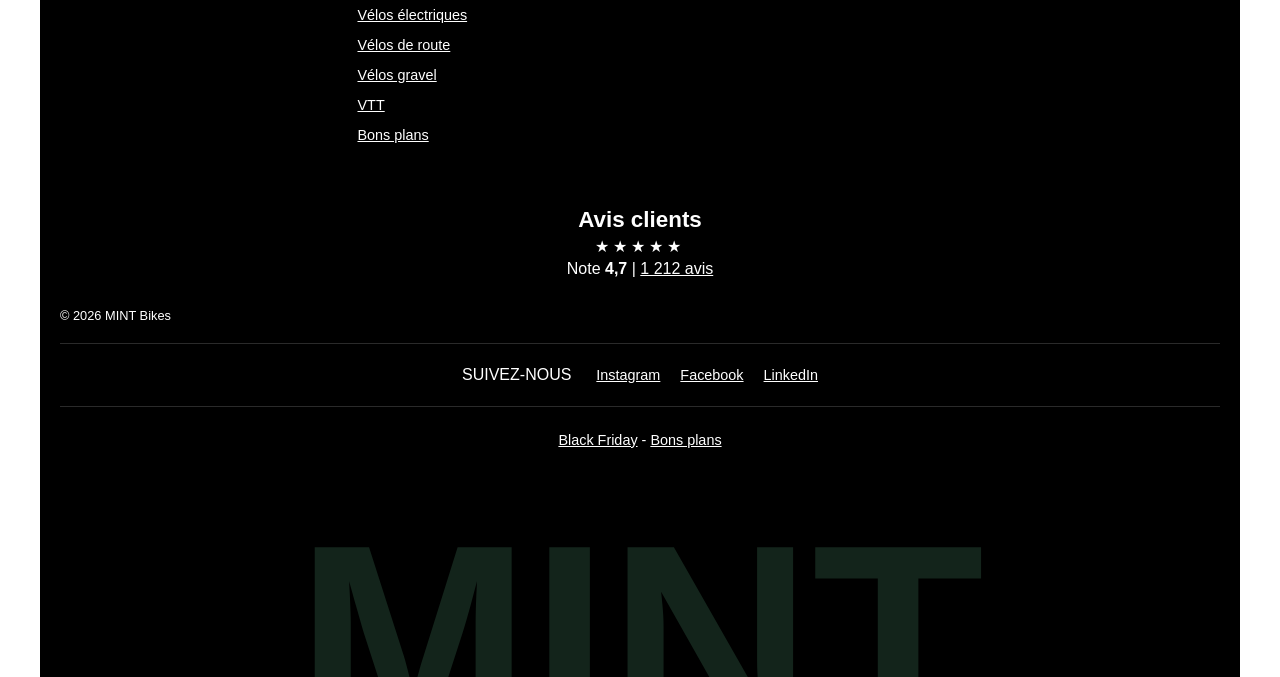
==== commit 95e0ed27: "Update produits.html" ====
--- a/produits.html
+++ b/produits.html
@@ -4,14 +4,14 @@
     <meta charset="UTF-8">
     <meta name="viewport" content="width=device-width, initial-scale=1.0">
     <title>Mint Bikes - Produit</title>
-    <link rel="stylesheet" href="/CSS/style.css">
+    <link rel="stylesheet" href="CSS/style.css">
 </head>
 <body>
 
     <header>
         <!--Logo button-->
         <div class="header-container">
-            <img src="/ASSET/logo_mintbikes.com-03_140x.svg" width="197" height="51" alt="Logo Mint Bikes">
+            <img src="ASSET/logo_mintbikes.com-03_140x.svg" width="197" height="51" alt="Logo Mint Bikes">
             
             <div class="header-right">
                 <a href="produits.html">Trouver mon vélo</a>
@@ -80,7 +80,7 @@
                   <a href="#">
                     <div class="velo-image">
                       <span class="badge badge-noir">Black Friday -67€</span>
-                      <img src="/ASSET/images/velo1.jpg" alt="VTT Scott contessa Spark 930">
+                      <img src="Asset/images/velo1.jpg" alt="VTT Scott contessa Spark 930">
                     </div>
 
                     <div class="velo-infos">
@@ -108,7 +108,7 @@
                   <a href="#">
                     <div class="velo-image">
                       <span class="badge badge-jaune">Baisse de prix -850€</span>
-                      <img src="/ASSET/images/velo2.jpg" alt="VTT Lapierre Zesty AM CF 8.9">
+                      <img src="Asset/images/velo2.jpg" alt="VTT Lapierre Zesty AM CF 8.9">
                     </div>
 
                     <div class="velo-infos">
@@ -136,7 +136,7 @@
                   <a href="#">
                     <div class="velo-image">
                       <span class="badge badge-jaune">Baisse de prix -850€</span>
-                      <img src="/ASSET/images/velo3.jpg" alt="VTT Lapierre Zesty AM CF 8.9">
+                      <img src="Asset/images/velo3.jpg" alt="VTT Lapierre Zesty AM CF 8.9">
                     </div>
 
                     <div class="velo-infos">
@@ -164,7 +164,7 @@
                   <a href="#">
                     <div class="velo-image">
                       <span class="badge badge-jaune">Baisse de prix -850€</span>
-                      <img src="/ASSET/images/velo4.jpg" alt="VTT Lapierre Zesty AM CF 8.9">
+                      <img src="Asset/images/velo4.jpg" alt="VTT Lapierre Zesty AM CF 8.9">
                     </div>
 
                     <div class="velo-infos">
@@ -192,7 +192,7 @@
                   <a href="#">
                     <div class="velo-image">
                       <span class="badge badge-jaune">Baisse de prix -850€</span>
-                      <img src="/ASSET/images/velo5.jpg" alt="VTT Lapierre Zesty AM CF 8.9">
+                      <img src="Asset/images/velo5.jpg" alt="VTT Lapierre Zesty AM CF 8.9">
                     </div>
 
                     <div class="velo-infos">
@@ -220,7 +220,7 @@
                   <a href="#">
                     <div class="velo-image">
                       <span class="badge badge-jaune">Baisse de prix -850€</span>
-                      <img src="/ASSET/images/velo6.jpg" alt="VTT Lapierre Zesty AM CF 8.9">
+                      <img src="Asset/images/velo6.jpg" alt="VTT Lapierre Zesty AM CF 8.9">
                     </div>
 
                     <div class="velo-infos">
@@ -248,7 +248,7 @@
                   <a href="#">
                     <div class="velo-image">
                       <span class="badge badge-jaune">Baisse de prix -850€</span>
-                      <img src="/ASSET/images/velo7.jpg" alt="VTT Lapierre Zesty AM CF 8.9">
+                      <img src="Asset/images/velo7.jpg" alt="VTT Lapierre Zesty AM CF 8.9">
                     </div>
 
                     <div class="velo-infos">
@@ -276,7 +276,7 @@
                   <a href="#">
                     <div class="velo-image">
                       <span class="badge badge-jaune">Baisse de prix -850€</span>
-                      <img src="/ASSET/images/velo8.jpg" alt="VTT Lapierre Zesty AM CF 8.9">
+                      <img src="Asset/images/velo8.jpg" alt="VTT Lapierre Zesty AM CF 8.9">
                     </div>
 
                     <div class="velo-infos">
@@ -314,11 +314,11 @@
         <section class="usages">
             <h2>Nos vélos par usage</h2>
             <ul class="usages-liste">
-            <li><a href="#"><img src="/ASSET/images/usage-vtt.jpg" alt=""><span>VTT</span></a></li>
-            <li><a href="#"><img src="/ASSET/images/usage-route.jpg" alt=""><span>Route</span></a></li>
-            <li><a href="#"><img src="/ASSET/images/usage-ville.jpg" alt=""><span>Ville</span></a></li>
-            <li><a href="#"><img src="/ASSET/images/usage-vtc.jpg" alt=""><span>VTC</span></a></li>
-            <li><a href="#"><img src="/ASSET/images/usage-gravel.jpg" alt=""><span>Gravel</span></a></li>
+            <li><a href="#"><img src="Asset/images/usage-vtt.jpg" alt=""><span>VTT</span></a></li>
+            <li><a href="#"><img src="Asset/images/usage-route.jpg" alt=""><span>Route</span></a></li>
+            <li><a href="#"><img src="Asset/images/usage-ville.jpg" alt=""><span>Ville</span></a></li>
+            <li><a href="#"><img src="Asset/images/usage-vtc.jpg" alt=""><span>VTC</span></a></li>
+            <li><a href="#"><img src="Asset/images/usage-gravel.jpg" alt=""><span>Gravel</span></a></li>
             </ul>
         </section>
 
@@ -354,7 +354,7 @@
             </ul>
             <a class="bouton-vert" href="#" >Estimer mon vélo</a>
             </div>
-            <img src="/ASSET/images/velo-vendre.jpg" alt="Vélo électronique bleu-gris">
+            <img src="Asset/images/velo-vendre.jpg" alt="Vélo électronique bleu-gris">
         </section>
 
 
@@ -367,7 +367,7 @@
 
             <div class="garantie-grille">
             <div class="zone-carte">
-                <img src="/ASSET/images/carte-ateliers (1).jpg" alt="Carte des ateliers partenaires en France ">
+                <img src="Asset/images/carte-ateliers (1).jpg" alt="Carte des ateliers partenaires en France ">
                 <form class="recherche-atelier" action="#" method="get">
                 <label for="cp" class="sr-only">Code postale</label>
                 <input type="text" id="cp" name="cp" placeholder="Ex. 13100" inputmode="numeric">
@@ -494,7 +494,7 @@
             </div>
 
             <aside class="carte-contact">
-            <img src="/ASSET/images/atelier.jpg" alt="Un conseiller MINT Bikes échange avec un client à l'atelier">
+            <img src="Assetimages/atelier.jpg" alt="Un conseiller MINT Bikes échange avec un client à l'atelier">
             <div class="carte-contact-texte">
                 <p class="surtitre claire">Une question ?</p>
                 <p class="carte-titre">On décroche en moins d'une minute.</p>
@@ -555,12 +555,12 @@
         <div class="pied-contenu">
 
             <ul class="paiements" aria-label="Moyens de paiement acceptés">
-                <li><img src="/ASSET/images/amex.svg" alt="American Express"></li>
-                <li><img src="/ASSET/images/apple-pay.svg" alt="Apple Pay"></li>
-                <li><img src="/ASSET/images/cb.svg" alt="Carte Bancaire"></li>
-                <li><img src="/ASSET/images/mastercard.svg" alt="Mastercard"></li>
-                <li><img src="/ASSET/images/paypal.svg" alt="PayPal"></li>
-                <li><img src="/ASSET/images/visa.svg" alt="Visa"></li>
+                <li><img src="Asset/images/amex.svg" alt="American Express"></li>
+                <li><img src="Asset/images/apple-pay.svg" alt="Apple Pay"></li>
+                <li><img src="Asset/images/cb.svg" alt="Carte Bancaire"></li>
+                <li><img src="Asset/images/mastercard.svg" alt="Mastercard"></li>
+                <li><img src="Asset/images/paypal.svg" alt="PayPal"></li>
+                <li><img src="Asset/images/visa.svg" alt="Visa"></li>
         </ul>
 
             <div class="pied-colonnes">
--- a/CSS/style.css
+++ b/CSS/style.css
@@ -0,0 +1,1522 @@
+*, *::before, *::after {
+    box-sizing: border-box;
+}
+
+body {
+    font-family: 'Montserrat', sans-serif;
+    margin: 0;
+    padding: 0;
+}
+
+/* width can bang */
+.header-container, nav, .banner, .column, footer {
+    padding-inline: 20px;
+    max-width: 1200px;
+    margin-inline: auto;
+}
+
+header {
+    background-color: #ffffff;
+    padding: 0;
+}
+
+.header-container {
+    display: flex;
+    justify-content: space-between;
+    align-items: center;
+    padding-top: 15px;
+    padding-bottom: 15px;
+    border-bottom: 1.5px solid #cbcbcb;
+}
+
+/* Logo */
+.header-container img {
+    height: 45px;
+    width: auto;
+}
+
+.header-right {
+    display: flex;
+    align-items: center;
+    gap: 30px;
+}
+
+/* "Trouver mon vélo" */
+.header-right a {
+    background-color: #000000;
+    color: #ffffff;
+    padding: 12px 24px;
+    border-radius: 8px;
+    text-decoration: none;
+    font-weight: 600;
+    font-size: 18px;
+    white-space: nowrap;
+}
+
+.header-right a:hover {
+    text-decoration: underline;
+    color: #0b7a3e;
+}
+
+.contact-box {
+    display: flex;
+    flex-direction: column;
+    align-items: flex-start;
+}
+
+.conseil {
+    margin: 0 0 3px 0;
+    font-size: 16px;
+    color: #222222;
+    font-weight: 600;
+}
+
+.phone {
+    font-size: 20px;
+    font-weight: 700;
+    color: #0b7a3e; 
+    letter-spacing: 0.5px;
+    white-space: nowrap;
+}
+
+nav {
+    padding-top: 1.5rem;
+    padding-bottom: 1.5rem;
+}
+
+nav ul {
+    display: flex;
+    justify-content: space-between;
+    align-items: center;
+    width: 100%;
+    list-style: none;
+    gap: 10px;
+    margin: 0;
+    padding: 0px;
+}
+
+nav a {
+    color: black;
+    text-decoration: none;
+    font-weight: 600;
+    font-size: 15px;
+    padding: 6px 0;
+    position: relative;
+}
+
+nav a:hover {
+    color: #0b7a3e;
+    text-decoration: underline;
+}
+
+nav a[href="index.html"],
+nav a[href="produits.html"] {
+    color: #0b7a3e;
+    border-bottom: 2px solid #0b7a3e;
+}
+
+.banner {
+    background: linear-gradient(rgba(0, 0, 0, 0.45), rgba(0, 0, 0, 0.45)), 
+    url('../ASSET/Cycliste-hometrainer.webp') center 28%/cover no-repeat;
+    display: flex;
+    flex-direction: column;
+    align-items: center;
+    justify-content: center;
+    gap: 16px;
+    width: 100%;
+    min-height: 320px;
+    padding: 40px 20px;
+    text-align: center;
+}
+
+.banner h1 {
+    margin: 0;
+    color: #ffffff;
+    font-size: 55px;
+    font-weight: 900;
+    line-height: 1.1;
+}
+
+.banner h1 .highlight {
+    color: #A2E4B8;
+    white-space: nowrap;
+}
+
+.banner p {
+    color: #ffffff;
+    text-align: center;
+    margin: 3px 0;
+    font-size: 20px;
+    opacity: 0.85;
+    max-width: 900px;
+}
+
+.column {
+    display: flex;
+    gap: 30px;
+    font-size: 15px;
+    padding-top: 1.5rem;
+    padding-bottom: 1.5rem;
+}
+
+
+footer ul {
+    padding: 0;
+    margin: 0;
+}
+
+footer ul li {
+    list-style: none;
+    margin-bottom: 8px;
+}
+
+footer a:hover {
+    color: #0b7a3e;
+    text-decoration: underline;
+}
+
+
+/* TABLET */
+@media (max-width: 768px) {
+    .header-container {
+        flex-direction: column;
+        gap: 15px;
+        text-align: center;
+    }
+
+    .header-right {
+        flex-direction: column;
+        gap: 15px;
+        width: 100%;
+    }
+
+    .contact-box {
+        align-items: center;
+    }
+
+    nav ul {
+        flex-wrap: wrap;
+        justify-content: center;
+        gap: 15px 25px;
+    }
+
+    .banner h1 {
+        font-size: 38px;
+    }
+
+    .banner p {
+        font-size: 16px;
+    }
+
+    .column {
+        flex-direction: column;
+        gap: 20px;
+    }
+
+    footer {
+        flex-direction: column;
+        text-align: center;
+        align-items: center;
+    }
+}
+
+
+/* telephone */
+@media (max-width: 480px) {
+    .header-container img {
+        height: 35px;
+    }
+
+    .header-right a {
+        font-size: 16px;
+        padding: 10px 18px;
+        width: 100%;
+        text-align: center;
+    }
+
+    .phone {
+        font-size: 18px;
+    }
+
+    .conseil {
+        font-size: 14px;
+    }
+
+    nav ul {
+        flex-direction: column;
+        gap: 10px;
+    }
+
+    .banner {
+        min-height: 260px;
+        padding: 30px 15px;
+    }
+
+    .banner h1 {
+        font-size: 28px;
+    }
+
+    .banner p {
+        font-size: 14px;
+    }
+}
+/* ==========================================
+2. CONTENU PRINCIPAL CONTRIBUTION CSS DE CHRIS
+   ========================================== */
+main {
+    max-width: 1200px;
+    margin: 0 auto;
+    padding: 0 20px 40px;
+}
+
+main section {
+    margin-bottom: 50px;
+}
+
+main img {
+    display: block;
+    width: 100%;
+}
+
+main figure {
+    margin: 0; /* le navigateur met 40px par défaut */
+}
+
+main a {
+    color: inherit;
+    text-decoration: none;
+}
+
+main a:hover {
+    text-decoration: underline;
+}
+
+/* Titres avec petit trait vert */
+main h2 {
+    position: relative;
+    font-size: 1.6rem;
+    color: #111;
+    margin: 0 0 20px;
+    padding-bottom: 12px;
+}
+
+main h2::after {
+    content: "";
+    position: absolute;
+    left: 0;
+    bottom: 0;
+    width: 50px;
+    height: 4px;
+    background-color: var(--vert);
+}
+
+main h3 {
+    font-size: 1.05rem;
+    line-height: 1.3;
+    color: #111;
+    margin: 8px 0;
+}
+
+main time,
+.lieu {
+    color: var(--gris);
+    font-size: 0.9rem;
+}
+
+.lieu {
+    margin: 0;
+}
+
+/* Titre de section + bouton à droite */
+.titre-section {
+    display: flex;
+    justify-content: space-between;
+    align-items: center;
+    flex-wrap: wrap;
+    gap: 15px;
+    margin-bottom: 20px;
+}
+
+.titre-section h2 {
+    margin-bottom: 0;
+}
+
+/* Bouton (tu peux renommer la classe en .bouton-vert) */
+.bouton-lime {
+    display: inline-block;
+    background-color: var(--vert-clair);
+    color: #111;
+    font-weight: 700;
+    font-size: 0.95rem;
+    padding: 10px 22px;
+    border-radius: 25px;
+}
+
+.bouton-lime:hover {
+    background-color: var(--vert);
+    color: #0b7a3e;
+    text-decoration: none;
+}
+
+/* Étiquette (ARTICLE, VTT, ROUTE) */
+.etiquette {
+    display: inline-block;
+    border: 2px solid var(--vert);
+    color: var(--vert);
+    border-radius: 6px;
+    padding: 1px 8px;
+    margin-top: 10px;
+    font-size: 0.75rem;
+    font-weight: 700;
+    text-transform: uppercase;
+}
+
+/* ---------- Présentation : carte + magasins + clubs ---------- */
+.presentation {
+    display: grid;
+    grid-template-columns: 1fr 1fr;
+    gap: 40px;
+    align-items: start;
+}
+
+.carte-france figcaption {
+    text-align: center;
+    color: var(--gris);
+    margin-top: 10px;
+}
+
+.vignettes {
+    list-style: none;
+    margin: 0 0 40px;
+    padding: 0;
+    display: grid;
+    grid-template-columns: repeat(3, 1fr);
+    gap: 12px;
+}
+
+.vignettes img {
+    border: 1px solid #111;
+    padding: 6px;
+    aspect-ratio: 4 / 3;
+    object-fit: cover;
+}
+
+.lien-fleche {
+    display: block;
+    text-align: right;
+    font-weight: 600;
+}
+.lien-fleche a:hover {
+    color: #0b7a3e;
+
+}
+/* ---------- Articles ---------- */
+.articles-une {
+    display: grid;
+    grid-template-columns: repeat(4, 1fr);
+    gap: 25px;
+    padding-bottom: 30px;
+    border-bottom: 1px solid #ccc;
+    margin-bottom: 30px;
+}
+
+.article-carte a,
+.evenement-carte a {
+    display: block;
+}
+
+.article-carte img {
+    aspect-ratio: 3 / 2;
+    object-fit: cover;
+    border-radius: 8px;
+}
+
+.articles-liste {
+    display: grid;
+    grid-template-columns: repeat(3, 1fr);
+    gap: 25px;
+}
+
+.article-compact {
+    display: flex;
+    gap: 15px;
+    align-items: flex-start;
+}
+
+.article-compact img {
+    width: 160px;
+    aspect-ratio: 4 / 3;
+    object-fit: cover;
+    border-radius: 8px;
+    flex-shrink: 0;
+}
+
+/* ---------- Événements ---------- */
+.evenements-liste {
+    display: grid;
+    grid-template-columns: repeat(3, 1fr);
+    gap: 25px;
+}
+
+.evenement-carte figure {
+    position: relative;
+}
+
+.evenement-carte img {
+    aspect-ratio: 4 / 5;
+    object-fit: cover;
+    border-radius: 8px;
+}
+
+.date-badge {
+    position: absolute;
+    top: 12px;
+    left: 12px;
+    background-color: var(--vert);
+    color: #fff;
+    border-radius: 8px;
+    padding: 6px 12px;
+    text-align: center;
+    font-weight: 700;
+    font-size: 0.8rem;
+    line-height: 1.1;
+}
+
+.date-badge strong {
+    display: block;
+    font-size: 1.6rem;
+}
+
+/* ---------- Actualité + Emploi ---------- */
+.deux-colonnes {
+    display: grid;
+    grid-template-columns: 1fr 1fr;
+    gap: 40px;
+}
+
+.liste-date {
+    list-style: none;
+    margin: 0;
+    padding: 0;
+}
+
+.liste-date li {
+    display: flex;
+    gap: 12px;
+    padding: 10px 0;
+    border-bottom: 1px solid #ccc;
+}
+
+.liste-date time {
+    background-color: var(--vert-pale);
+    color: var(--vert);
+    border-radius: 6px;
+    padding: 0 8px;
+    font-weight: 700;
+    height: fit-content;
+}
+
+/* ==========================================
+   PAGE PRODUITS
+   ========================================== */
+.produits {
+    padding-top: 30px;
+}
+
+/* On annule le trait vert des h2 du main (règle commune) */
+.produits h2 {
+    font-size: clamp(1.6rem, 3vw, 2.2rem);
+    letter-spacing: -0.02em;
+    margin: 0;
+    padding-bottom: 0;
+}
+
+.produits h2::after {
+    content: none;
+}
+
+.produits section > h2 {
+    margin-bottom: 25px;
+}
+
+/* Texte masqué visuellement mais lu par les lecteurs d'écran */
+.sr-only {
+    position: absolute;
+    width: 1px;
+    height: 1px;
+    margin: -1px;
+    padding: 0;
+    overflow: hidden;
+    clip: rect(0, 0, 0, 0);
+    white-space: nowrap;
+    border: 0;
+}
+
+.produits .surtitre {
+    margin: 0 0 10px;
+    font-size: 0.75rem;
+    font-weight: 700;
+    letter-spacing: 0.12em;
+    text-transform: uppercase;
+}
+
+.surtitre.vert  { color: var(--vert); }
+.surtitre.clair { color: #fff; }
+
+.titre-ligne {
+    display: flex;
+    justify-content: space-between;
+    align-items: flex-end;
+    flex-wrap: wrap;
+    gap: 15px;
+    margin-bottom: 25px;
+}
+
+.produits .sous-titre {
+    margin: 8px 0 0;
+    color: var(--gris);
+}
+
+.lien-souligne {
+    font-weight: 600;
+    border-bottom: 2px solid #111;
+    padding-bottom: 2px;
+}
+
+/* ---------- Boutons ---------- */
+.bouton-vert {
+    display: inline-block;
+    background-color: var(--vert-clair);
+    color: #0f3d26;
+    font-weight: 700;
+    padding: 14px 28px;
+    border-radius: 30px;
+}
+
+.bouton-vert:hover {
+    background-color: var(--vert);
+    color: #fff;
+    text-decoration: none;
+}
+
+.actions-doubles {
+    display: grid;
+    grid-template-columns: 1fr 1fr;
+    gap: 15px;
+    margin-top: 25px;
+}
+
+.bouton-noir,
+.bouton-contour {
+    display: block;
+    text-align: center;
+    font-weight: 700;
+    text-transform: uppercase;
+    padding: 20px;
+    border: 1px solid #111;
+    border-radius: 10px;
+}
+
+.bouton-noir {
+    background-color: #000;
+    color: #fff;
+}
+
+.bouton-contour {
+    background-color: #fff;
+    color: #111;
+}
+
+.bouton-noir:hover,
+.bouton-contour:hover {
+    background-color: var(--vert);
+    border-color: var(--vert);
+    color: #fff;
+    text-decoration: none;
+}
+
+/* ---------- 1. Bandeau d'avantages ---------- */
+.avantages {
+    background-color: var(--vert-clair);
+    border-radius: 20px;
+    padding: 25px 30px;
+}
+
+.avantages ul {
+    list-style: none;
+    margin: 0;
+    padding: 0;
+    display: grid;
+    grid-template-columns: repeat(4, 1fr);
+    gap: 20px;
+}
+
+.avantages li {
+    display: flex;
+    align-items: center;
+    gap: 14px;
+    color: #0f3d26;
+}
+
+.pastille {
+    flex-shrink: 0;
+    width: 44px;
+    height: 44px;
+    border-radius: 50%;
+    background-color: #fff;
+    display: grid;
+    place-items: center;
+    font-weight: 700;
+}
+
+.avantages strong {
+    display: block;
+}
+
+.avantages div span {
+    font-size: 0.85rem;
+}
+
+/* ---------- 2. Cartes de vélos ---------- */
+.grille-velos {
+    display: grid;
+    grid-template-columns: repeat(4, 1fr);
+    gap: 20px;
+}
+
+.velo {
+    border: 1px solid #e5e7eb;
+    border-radius: 10px;
+    overflow: hidden;
+    background-color: #fff;
+}
+
+.velo:hover {
+    box-shadow: 0 8px 24px rgba(0, 0, 0, 0.1);
+}
+
+.velo > a {
+    display: block;
+}
+
+.velo-image {
+    position: relative;
+}
+
+.velo-image img {
+    aspect-ratio: 4 / 3;
+    object-fit: contain;
+}
+
+.badge {
+    position: absolute;
+    top: 0;
+    left: 0;
+    padding: 4px 8px;
+    font-size: 0.75rem;
+    font-weight: 700;
+}
+
+.badge-noir  { background-color: #000; color: #fff; }
+.badge-jaune { background-color: var(--jaune); color: #111; }
+
+.velo-infos {
+    padding: 16px;
+}
+
+.produits .velo-infos h3 {
+    margin: 0;
+    font-size: 1.25rem;
+    text-transform: uppercase;
+}
+
+.modele {
+    margin: 2px 0 14px;
+}
+
+.specs {
+    list-style: none;
+    margin: 0 0 16px;
+    padding: 0;
+    display: flex;
+    flex-wrap: wrap;
+    gap: 6px 14px;
+    font-size: 0.8rem;
+}
+
+.prix-bloc {
+    display: flex;
+    align-items: center;
+    flex-wrap: wrap;
+    gap: 6px 12px;
+}
+
+.prix {
+    display: flex;
+    margin: 0;
+    border: 2px solid #000;
+    border-radius: 6px;
+    overflow: hidden;
+}
+
+.montant {
+    padding: 4px 10px;
+    font-size: 1.3rem;
+    font-weight: 800;
+}
+
+.remise {
+    display: flex;
+    align-items: center;
+    padding: 4px 8px;
+    background-color: #000;
+    color: #fff;
+    font-size: 0.75rem;
+    font-weight: 700;
+}
+
+.ancien {
+    display: flex;
+    flex-direction: column;
+    margin: 0;
+    font-size: 0.7rem;
+    color: var(--gris);
+}
+
+.ancien del {
+    font-size: 0.85rem;
+}
+
+.economie {
+    display: inline-block;
+    margin: 12px 0 6px;
+    padding: 4px 8px;
+    background-color: var(--jaune);
+    font-style: italic;
+    font-weight: 700;
+}
+
+.mensualite {
+    margin: 0;
+    color: var(--gris);
+}
+
+/* ---------- 3. Vélos par usage ---------- */
+.usages-liste {
+    list-style: none;
+    margin: 0;
+    padding: 0;
+    display: grid;
+    grid-template-columns: repeat(5, 1fr);
+    gap: 18px;
+}
+
+.usages-liste a {
+    position: relative;
+    display: block;
+    border-radius: 16px;
+    overflow: hidden;
+    box-shadow: 0 6px 18px rgba(0, 0, 0, 0.12);
+}
+
+.usages-liste img {
+    aspect-ratio: 3 / 4;
+    object-fit: cover;
+}
+
+.usages-liste a::after {
+    content: "";
+    position: absolute;
+    inset: 0;
+    background: linear-gradient(transparent 50%, rgba(0, 0, 0, 0.7));
+}
+
+.usages-liste span {
+    position: absolute;
+    left: 18px;
+    bottom: 16px;
+    z-index: 1;
+    color: #fff;
+    font-size: 1.2rem;
+    font-weight: 800;
+}
+
+/* ---------- 4. Marques ---------- */
+.marques-liste {
+    list-style: none;
+    margin: 0;
+    padding: 0;
+    display: flex;
+    flex-wrap: wrap;
+    justify-content: space-between;
+    align-items: center;
+    gap: 20px 30px;
+}
+
+.marques-liste li {
+    font-size: 1.4rem;
+    font-weight: 900;
+    letter-spacing: 0.04em;
+    text-transform: uppercase;
+}
+
+/* ---------- 5. Vendre mon vélo ---------- */
+.vendre {
+    display: grid;
+    grid-template-columns: 1fr 1fr;
+    align-items: center;
+    gap: 30px;
+    background-color: var(--gris-fond);
+    border-radius: 20px;
+    padding: 40px 60px;
+}
+
+.vendre img {
+    max-width: 420px;
+    margin-left: auto;
+}
+
+.coches {
+    list-style: none;
+    margin: 20px 0 25px;
+    padding: 0;
+    display: flex;
+    flex-wrap: wrap;
+    gap: 10px 25px;
+    font-size: 0.9rem;
+    font-weight: 600;
+}
+
+.coches li::before {
+    content: "✓";
+    margin-right: 8px;
+}
+
+/* ---------- 6. Garantie ---------- */
+.garantie .intro {
+    max-width: 700px;
+    margin: 15px 0 30px;
+}
+
+.garantie-grille {
+    display: grid;
+    grid-template-columns: 2fr 1fr;
+    gap: 30px;
+    align-items: start;
+}
+
+.carte-ateliers {
+    position: relative;
+}
+
+.carte-ateliers img {
+    aspect-ratio: 16 / 10;
+    object-fit: cover;
+    border-radius: 18px;
+}
+
+.recherche-atelier {
+    position: absolute;
+    top: 20px;
+    left: 20px;
+    display: flex;
+    align-items: center;
+    gap: 10px;
+    padding: 6px;
+    background-color: #fff;
+    border-radius: 40px;
+    box-shadow: 0 4px 14px rgba(0, 0, 0, 0.15);
+}
+
+.recherche-atelier input {
+    width: 130px;
+    padding: 10px 14px;
+    border: none;
+    font-family: inherit;
+    font-size: 1rem;
+}
+
+.recherche-atelier button {
+    padding: 12px 20px;
+    border: none;
+    border-radius: 30px;
+    background-color: var(--vert-fonce);
+    color: #fff;
+    font-family: inherit;
+    font-weight: 700;
+    cursor: pointer;
+}
+
+.credit {
+    margin: 10px 0 0;
+    font-size: 0.75rem;
+    color: var(--gris);
+}
+
+.chiffres {
+    list-style: none;
+    margin: 0;
+    padding: 0;
+}
+
+.chiffres li {
+    padding: 18px 0;
+    border-top: 1px solid #ddd;
+}
+
+.chiffres strong {
+    display: block;
+    font-size: 2.6rem;
+    line-height: 1;
+}
+
+.chiffres span {
+    font-size: 0.9rem;
+}
+
+.etapes {
+    list-style: none;
+    margin: 20px 0 0;
+    padding: 0;
+    counter-reset: etape;
+}
+
+.etapes li {
+    display: flex;
+    align-items: center;
+    gap: 12px;
+    margin-bottom: 14px;
+    counter-increment: etape;
+    font-size: 0.95rem;
+}
+
+.etapes li::before {
+    content: counter(etape);
+    flex-shrink: 0;
+    width: 28px;
+    height: 28px;
+    display: grid;
+    place-items: center;
+    border-radius: 50%;
+    background-color: #000;
+    color: #fff;
+    font-size: 0.8rem;
+    font-weight: 700;
+}
+
+/* ---------- 7. Équipe (carte sombre sur photo) ---------- */
+.equipe {
+    background:
+        linear-gradient(90deg, rgba(8, 28, 20, 0.95) 35%, rgba(8, 28, 20, 0.35)),
+        url('../images/equipe.jpg') center / cover no-repeat;
+    color: #fff;
+    border-radius: 20px;
+    padding: 50px 60px;
+}
+
+.equipe-texte {
+    max-width: 700px;
+}
+
+.produits .equipe h2 {
+    color: #fff;
+    margin-bottom: 20px;
+}
+
+.equipe blockquote {
+    margin: 25px 0;
+    color: var(--vert-clair);
+    font-weight: 700;
+}
+
+.equipe blockquote p {
+    margin: 0 0 4px;
+}
+
+.equipe .auteur {
+    color: #fff;
+    font-size: 0.9rem;
+    font-weight: 400;
+}
+
+.equipe-chiffres {
+    list-style: none;
+    margin: 30px 0 0;
+    padding: 25px 0 0;
+    display: flex;
+    border-top: 1px solid rgba(255, 255, 255, 0.25);
+}
+
+.equipe-chiffres li {
+    padding: 0 25px;
+    border-left: 1px solid rgba(255, 255, 255, 0.25);
+}
+
+.equipe-chiffres li:first-child {
+    padding-left: 0;
+    border-left: none;
+}
+
+.equipe-chiffres strong {
+    display: block;
+    font-size: 2rem;
+}
+
+.equipe-chiffres span {
+    font-size: 0.85rem;
+}
+
+/* ---------- 8. Accordéon + carte contact ---------- */
+.conseils {
+    display: grid;
+    grid-template-columns: 2fr 1fr;
+    gap: 40px;
+    align-items: start;
+}
+
+.accordeon details {
+    padding: 18px 0;
+    border-bottom: 1px solid #e5e7eb;
+}
+
+.accordeon summary {
+    display: flex;
+    justify-content: space-between;
+    align-items: center;
+    gap: 15px;
+    font-size: 1.05rem;
+    font-weight: 700;
+    cursor: pointer;
+    list-style: none;
+}
+
+.accordeon summary::-webkit-details-marker {
+    display: none;
+}
+
+.accordeon summary::after {
+    content: "⌃";
+    flex-shrink: 0;
+    width: 32px;
+    height: 32px;
+    display: grid;
+    place-items: center;
+    border: 1px solid #ddd;
+    border-radius: 50%;
+    transform: rotate(180deg);
+}
+
+.accordeon details[open] summary::after {
+    transform: none;
+}
+
+.accordeon p {
+    margin: 15px 0 0;
+}
+
+.accordeon .bouton-vert {
+    margin-top: 30px;
+}
+
+.carte-contact {
+    position: sticky;
+    top: 20px;
+    border-radius: 20px;
+    overflow: hidden;
+}
+
+.carte-contact img {
+    aspect-ratio: 4 / 5;
+    object-fit: cover;
+}
+
+.carte-contact-texte {
+    position: absolute;
+    left: 0;
+    right: 0;
+    bottom: 0;
+    padding: 60px 22px 22px;
+    color: #fff;
+    background: linear-gradient(transparent, rgba(0, 0, 0, 0.8));
+}
+
+.carte-contact-texte p {
+    margin: 0;
+}
+
+.carte-titre {
+    font-size: 1.3rem;
+    font-weight: 700;
+}
+
+/* ---------- 9. Recherches ---------- */
+.pastilles {
+    list-style: none;
+    margin: 20px 0 30px;
+    padding: 0;
+    display: flex;
+    flex-wrap: wrap;
+    gap: 12px;
+}
+
+.pastilles a {
+    display: block;
+    padding: 10px 24px;
+    border: 1px solid var(--vert-clair);
+    border-radius: 30px;
+}
+
+.pastilles a:hover {
+    background-color: var(--vert-pale);
+    text-decoration: none;
+}
+
+.liens-colonnes {
+    display: grid;
+    grid-template-columns: repeat(3, 1fr);
+    gap: 30px;
+    padding-top: 30px;
+    border-top: 1px solid #e5e7eb;
+}
+
+.produits .liens-colonnes h3 {
+    margin: 0 0 20px;
+    font-size: 0.75rem;
+    letter-spacing: 0.12em;
+    text-transform: uppercase;
+    color: var(--gris);
+}
+
+.liens-colonnes ul {
+    list-style: none;
+    margin: 0;
+    padding: 0;
+}
+
+.liens-colonnes li {
+    margin-bottom: 16px;
+}
+
+/* ==========================================
+   FOOTER DE LA PAGE PRODUITS
+   ========================================== */
+footer.pied-mint {
+    display: block; /* annule le flex du footer de l'accueil */
+    background-color: #000;
+    color: #fff !important;
+    text-decoration: none;
+    padding: 50px 0 0;
+    overflow: hidden;
+}
+
+footer.pied-mint a {
+    color: #fff;
+}
+
+.pied-contenu {
+    max-width: 1200px;
+    margin: 0 auto;
+    padding: 0 20px;
+}
+
+.pied-mint ul {
+    list-style: none;
+    margin: 0;
+    padding: 0;
+}
+
+.pied-mint .paiements {
+    display: flex;
+    flex-wrap: wrap;
+    justify-content: center;
+    gap: 10px;
+    margin-bottom: 50px;
+}
+
+.paiements li {
+    margin: 0;
+    padding: 0;
+    border-radius: 6px;
+    overflow: hidden; /* arrondit aussi l'image à l'intérieur */
+}
+
+.paiements img{
+    display: block;
+    height: 30px;
+    width: auto; /* garde les proportions du logo */
+}
+
+.pied-colonnes {
+    display: grid;
+    grid-template-columns: repeat(4, 1fr);
+    gap: 40px 30px;
+}
+
+.pied-mint h2 {
+    margin: 0 0 20px;
+    font-family: Georgia, "Times New Roman", serif;
+    font-size: 1.1rem;
+    text-transform: uppercase;
+    color: var(--vert-clair);
+}
+
+.pied-mint li {
+    margin-bottom: 14px;
+    font-size: 0.9rem;
+}
+
+.pied-mint address {
+    font-size: 0.9rem;
+    font-style: normal;
+    line-height: 2;
+}
+
+.pied-mint a:hover {
+    color: #0b7a3e;
+}
+
+.avis {
+    margin: 50px 0 30px;
+    text-align: center;
+}
+
+.avis p {
+    margin: 0;
+}
+
+.avis-marque {
+    font-size: 1.4rem;
+    font-weight: 700;
+}
+
+.etoiles {
+    display: inline-block;
+    margin: 8px 0;
+    padding: 4px 10px;
+    background-color: var(--vert);
+    letter-spacing: 4px;
+}
+
+.copyright {
+    margin: 0 0 20px;
+    font-size: 0.8rem;
+}
+
+.suivez-nous {
+    display: flex;
+    justify-content: center;
+    align-items: center;
+    gap: 25px;
+    padding: 22px 0;
+    border-top: 1px solid #2a2a2a;
+    border-bottom: 1px solid #2a2a2a;
+}
+
+.suivez-nous p {
+    margin: 0;
+    text-transform: uppercase;
+}
+
+.pied-mint .reseaux {
+    display: flex;
+    gap: 20px;
+}
+
+.pied-mint .reseaux li {
+    margin: 0;
+}
+
+.pied-liens {
+    margin: 0;
+    padding: 25px 0;
+    text-align: center;
+    font-size: 0.9rem;
+}
+
+.filigrane {
+    height: 0.62em; /* coupe le bas des lettres */
+    margin: 30px 0 0;
+    overflow: hidden;
+    font-size: clamp(5rem, 22vw, 18rem);
+    font-weight: 900;
+    line-height: 1;
+    text-align: center;
+    color: #13241b;
+    user-select: none;
+}
+
+/* Conteneur de la carte */
+.zone-carte {
+    position: relative; /* les repères se placent par rapport à lui */
+}
+
+.zone-carte > img {
+    border-radius: 20px;
+}
+
+/* Repère sur la carte */
+.repere {
+    position: absolute; /* left et top sont donnés dans le HTML */
+    /* transform: translate(-50%, -100%); pour centrer horizontalemnt */
+}
+
+.marqueur {
+    width: 22px;
+    height: 22px;
+    border: 2px solid var(--vert-fonce);
+    border-radius: 8px;
+    background-color: var(--vert-clair);
+    color: var(--vert-fonce);
+    font-family: inherit;
+    font-size: 0.8rem;
+    font-weight: 800;
+    cursor: pointer;
+}
+
+/* L'infobulle */
+.popup-atelier {
+    display: none; /* cachée par défaut */
+    position: absolute;
+    top: calc(100% + 14px);
+    left: 50%;
+    transform: translateX(-50%); /* centrée sous le repère */
+    z-index: 5;
+    width: min(320px, 80vw);
+    padding: 20px;
+    background-color: #fff;
+    border-radius: 20px;
+    box-shadow: 0 10px 30px rgba(0, 0, 0, 0.25);
+}
+
+.repere.ouvert .popup-atelier {
+    display: block;
+}
+
+/* La petite flèche en haut : un carré tourné à 45° */
+.popup-atelier::before {
+    content: "";
+    position: absolute;
+    top: -8px;
+    left: 50%;
+    width: 16px;
+    height: 16px;
+    background-color: #fff;
+    transform: translateX(-50%) rotate(45deg);
+}
+
+.popup-atelier h3 {
+    margin: 0 0 6px;
+    font-size: 1.1rem;
+    text-transform: uppercase;
+}
+
+.adresse {
+    margin: 0;
+    color: #444;
+}
+
+.popup-fermer {
+    position: absolute;
+    top: 10px;
+    right: 14px;
+    border: none;
+    background: none;
+    font-size: 1.5rem;
+    line-height: 1;
+    color: var(--gris);
+    cursor: pointer;
+}
+
+/* Horaires */
+.horaires {
+    list-style: none;
+    margin: 14px 0 0;
+    padding: 14px 0 0;
+    border-top: 1px solid #e5e7eb;
+}
+
+.horaires li {
+    display: flex;
+    justify-content: space-between;
+    padding: 4px 0;
+    font-size: 0.9rem;
+    color: #444;
+}
+
+.horaires .aujourdhui {
+    font-weight: 700;
+    color: #111;
+}
+
+/* Zoom */
+.zoom {
+    position: absolute;
+    left: 12px;
+    bottom: 12px;
+    display: flex;
+    flex-direction: column;
+    background-color: #fff;
+    border-radius: 14px;
+    box-shadow: 0 4px 14px rgba(0, 0, 0, 0.2);
+    overflow: hidden;
+}
+
+.zoom button {
+    width: 44px;
+    height: 44px;
+    border: none;
+    background-color: #fff;
+    font-size: 1.5rem;
+    cursor: pointer;
+}
+
+.zoom button + button {
+    border-top: 1px solid #e5e7eb;
+}
+
+/* ==========================================
+3. RESPONSIVE (toujours à la fin du fichier)
+   ========================================== */
+@media (max-width: 1000px) {
+    .articles-une,
+    .articles-liste,
+    .evenements-liste {
+        grid-template-columns: repeat(2, 1fr);
+    }
+}
+
+@media (max-width: 700px) {
+    .presentation,
+    .articles-une,
+    .articles-liste,
+    .evenements-liste,
+    .deux-colonnes {
+        grid-template-columns: 1fr;
+    }
+
+    .article-compact img {
+        width: 120px;
+    }
+
+    .column {
+        flex-direction: column;
+    } 
+
+    /* Optionnel : en-tête et menu qui ne débordent pas sur téléphone */
+    .header-container {
+        flex-direction: column;
+        gap: 15px;
+        text-align: center;
+    }
+
+    .header-right {
+        flex-direction: column;
+        gap: 15px;
+    }
+
+    nav ul {
+        flex-wrap: wrap;
+        justify-content: center;
+        gap: 10px 20px;
+    }
+} 
